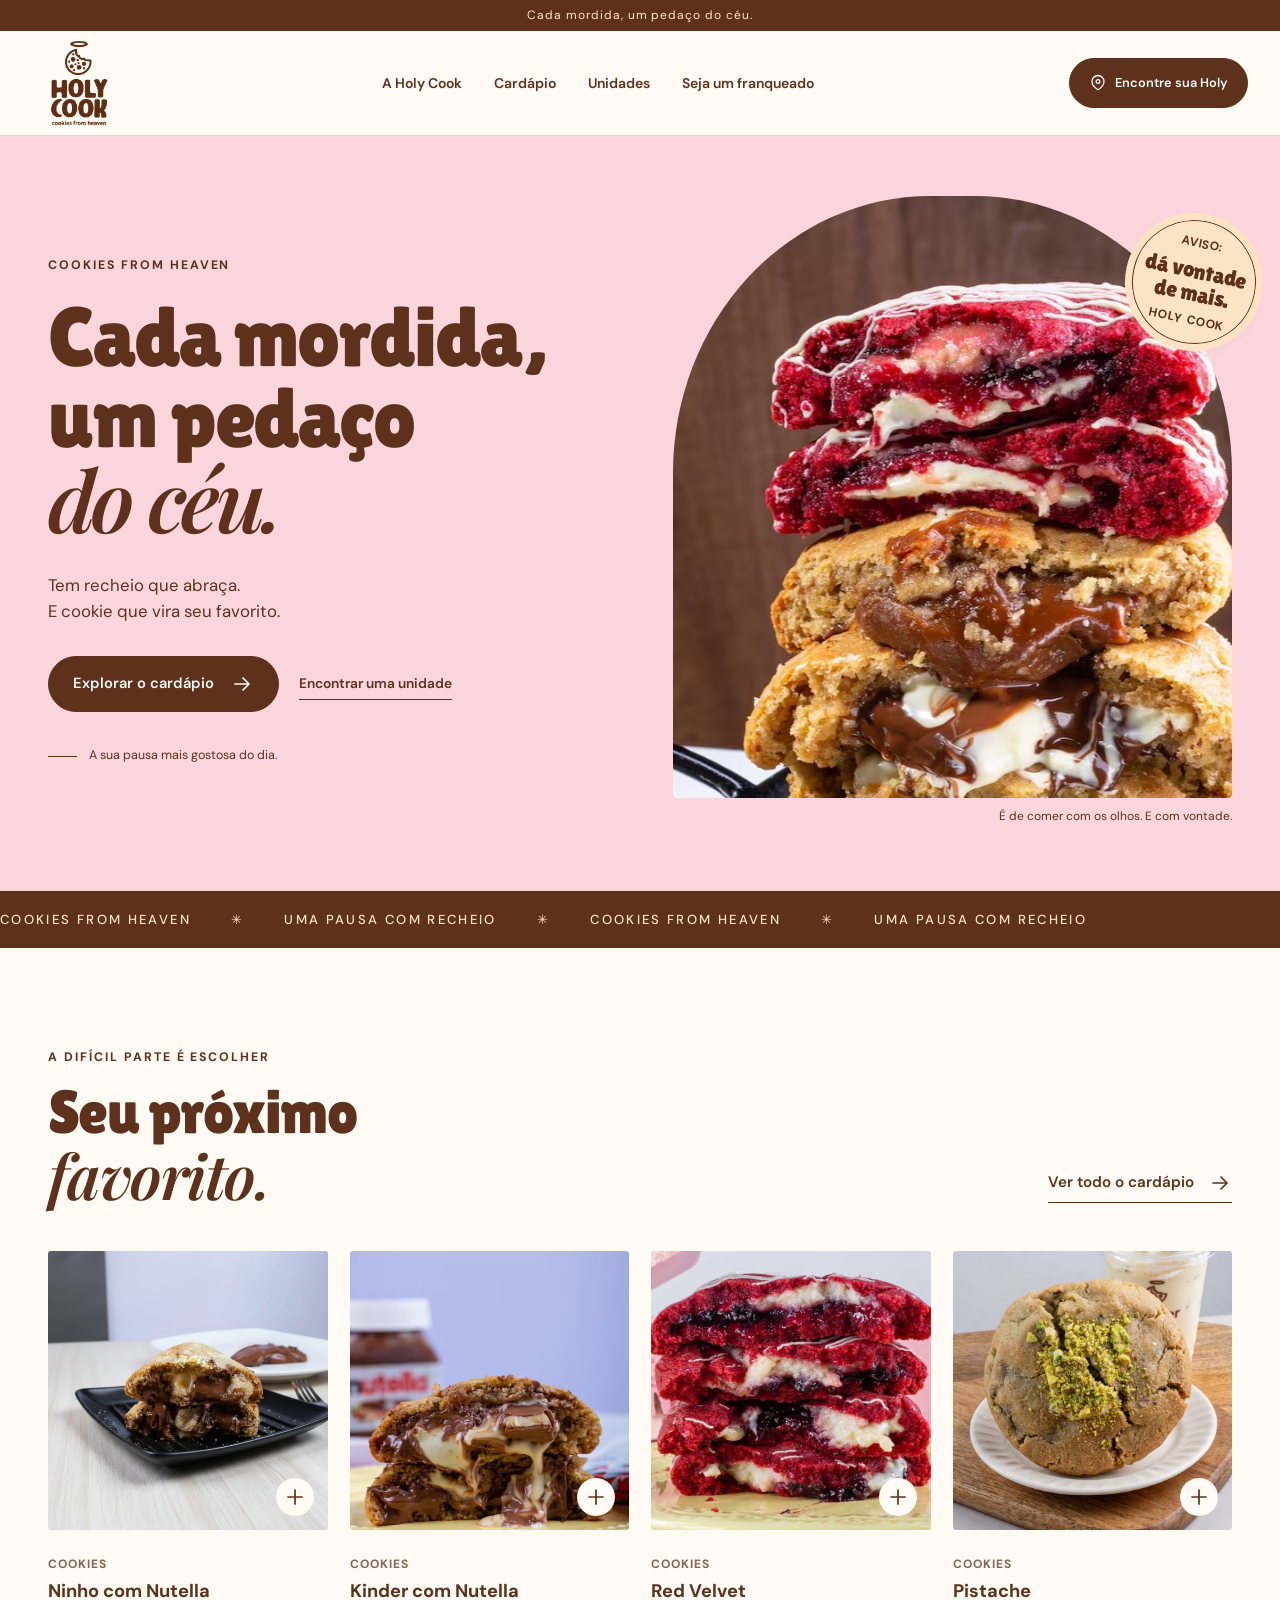
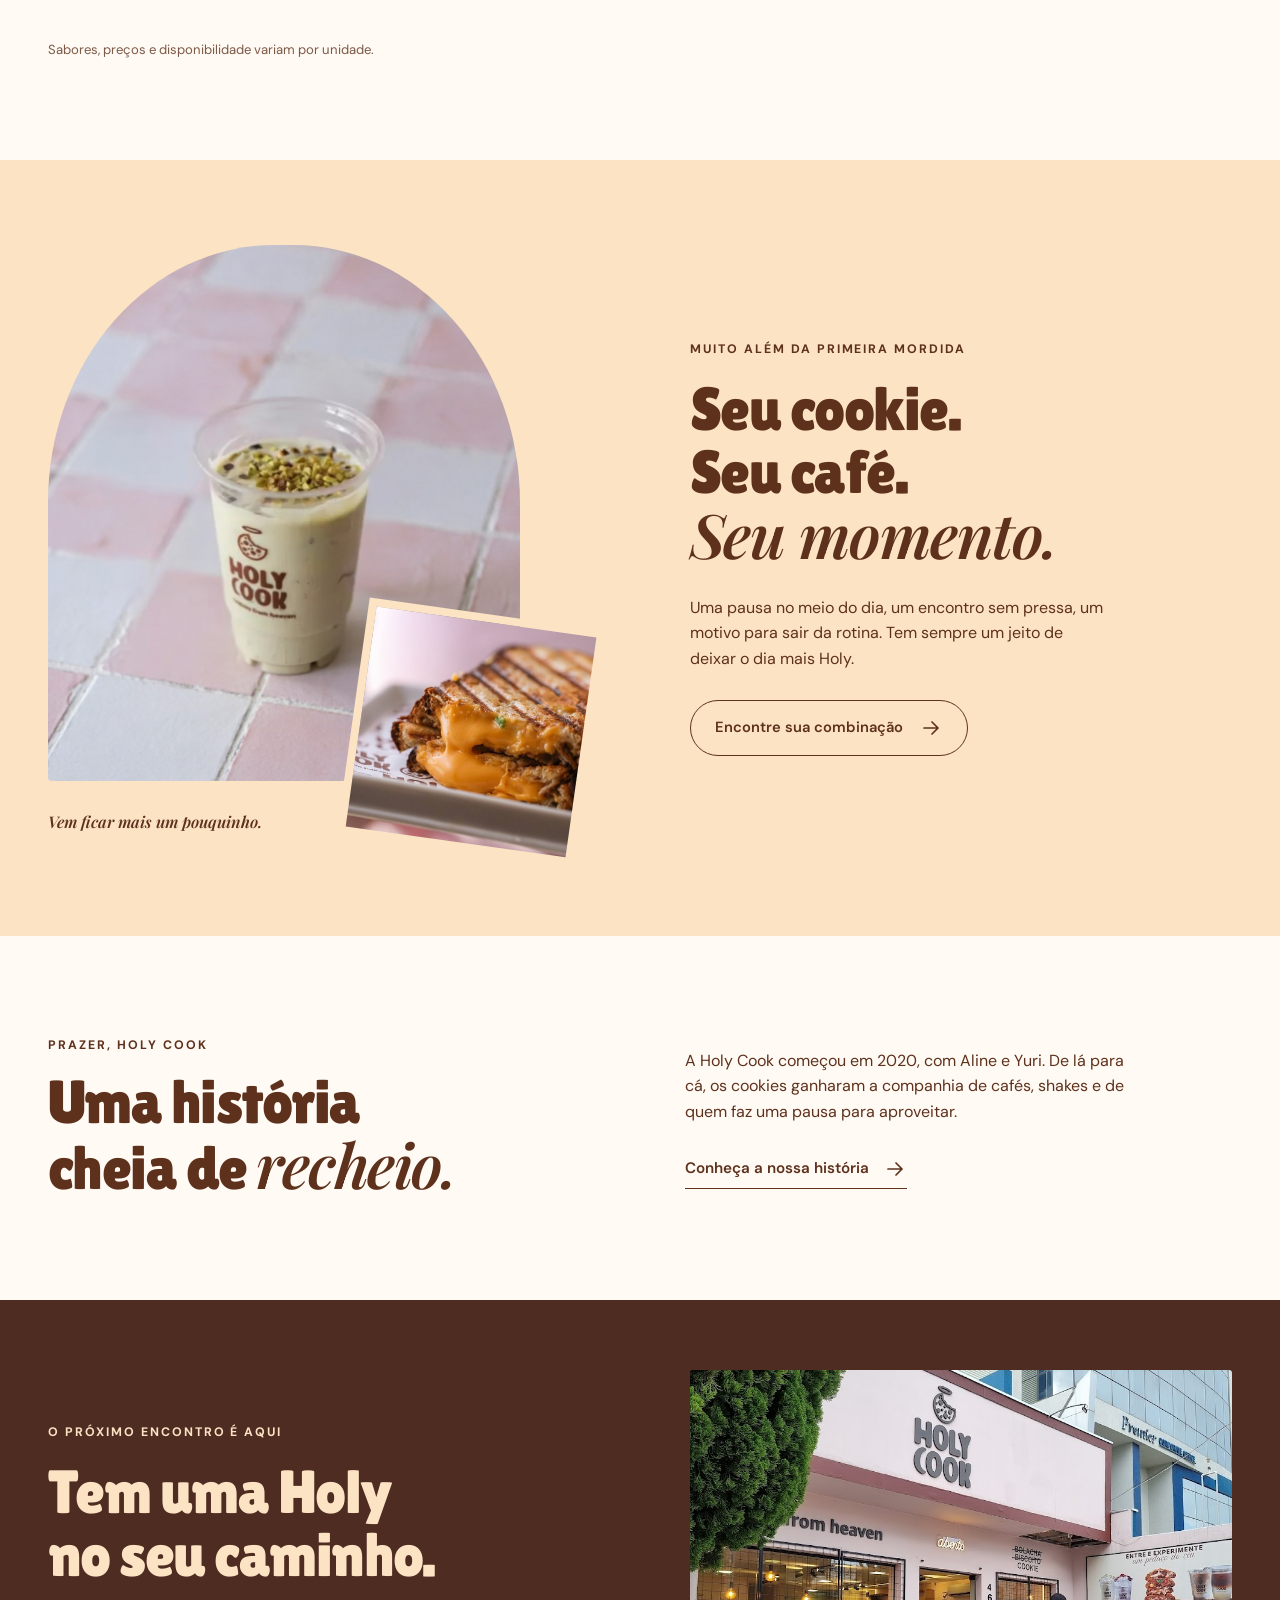
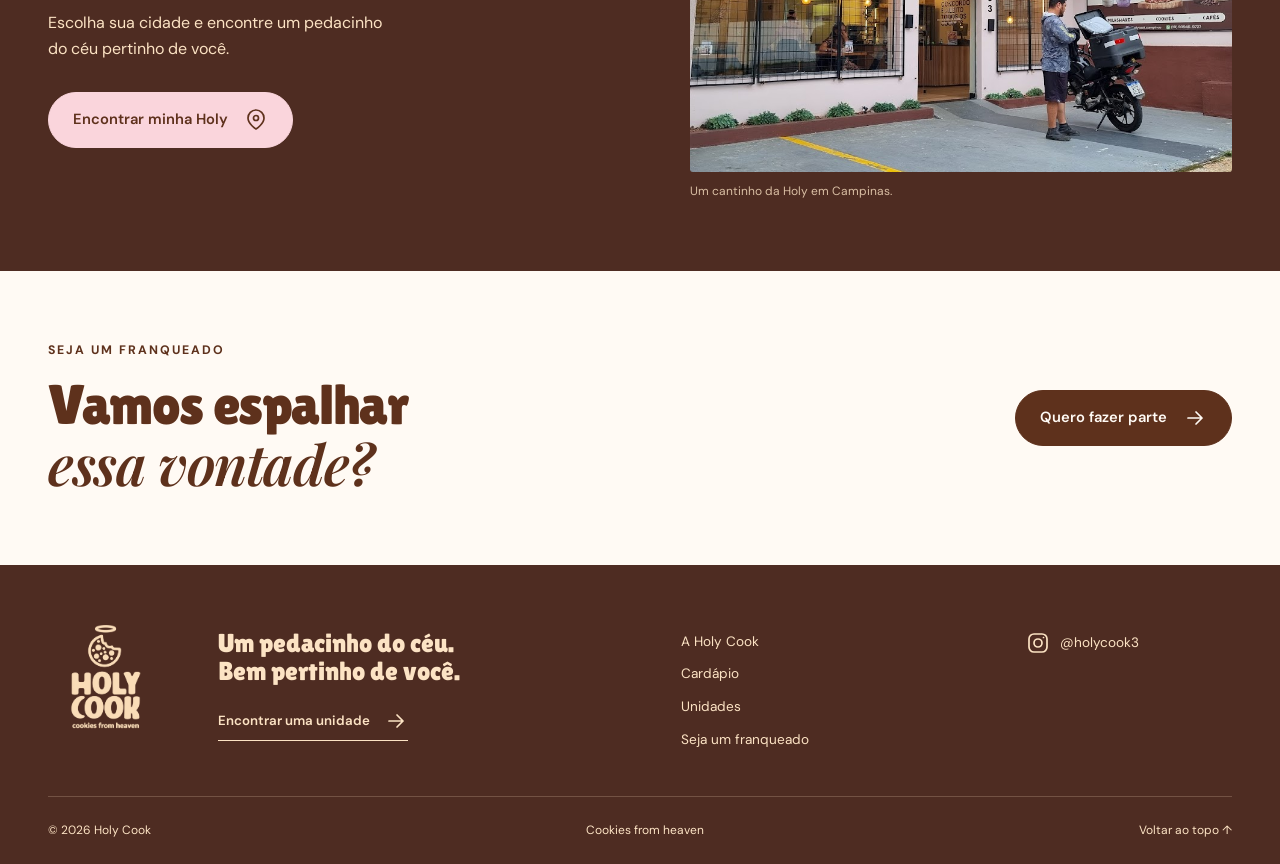
==== index.html @ bf17697a "Publica protótipo do site Holy Cook" ====
<!doctype html><html lang="pt-BR"><head><meta charset="utf-8"><meta name="viewport" content="width=device-width,initial-scale=1"><meta name="theme-color" content="#FAD5DC"><meta name="description" content="Cookies, shakes e pausas cheias de sabor. Conheça a Holy Cook, explore o cardápio e encontre sua unidade."><meta name="robots" content="noindex,nofollow"><title>Início | Holy Cook</title><link rel="icon" type="image/svg+xml" href="./assets/favicon.svg"><link rel="stylesheet" href="./assets/style.css"><script defer src="./assets/data.js"></script><script defer src="./assets/app.js"></script></head><body data-page="home" data-base="./"><a class="skip-link" href="#conteudo">Pular para o conteúdo</a><div class="top-note">Cada mordida, um pedaço do céu.</div><header class="site-header"><div class="header-inner"><a class="brand" href="./" aria-label="Holy Cook, início"><img class="brand-image" src="./assets/images/01_marca/logo-holy-cook-marrom-transparente.png" alt="Holy Cook — cookies from heaven" fetchpriority="high" loading="eager" decoding="async"></a><button class="menu-toggle" aria-label="Abrir menu" aria-expanded="false" aria-controls="main-nav"><svg class="icon " width="24" height="24" viewBox="0 0 24 24" fill="none" stroke="currentColor" stroke-width="1.7" stroke-linecap="round" stroke-linejoin="round" aria-hidden="true"><path d="M4 7h16M4 12h16M4 17h16"/></svg></button><nav id="main-nav" aria-label="Navegação principal"><a href="./a-holy-cook/"  class="">A Holy Cook</a><a href="./cardapio/"  class="">Cardápio</a><a href="./unidades/"  class="">Unidades</a><a href="./seja-um-franqueado/"  class="nav-franchise">Seja um franqueado<svg class="icon " width="24" height="24" viewBox="0 0 24 24" fill="none" stroke="currentColor" stroke-width="1.7" stroke-linecap="round" stroke-linejoin="round" aria-hidden="true"><path d="M5 12h14m-6-6 6 6-6 6"/></svg></a></nav><a class="button header-order" href="./unidades/"><svg class="icon " width="24" height="24" viewBox="0 0 24 24" fill="none" stroke="currentColor" stroke-width="1.7" stroke-linecap="round" stroke-linejoin="round" aria-hidden="true"><path d="M20 10c0 6-8 11-8 11S4 16 4 10a8 8 0 1 1 16 0Z"/><circle cx="12" cy="10" r="2.5"/></svg> Encontre sua Holy</a></div></header><main id="conteudo"><section class="hero"><div class="container hero-grid"><div class="hero-copy"><p class="eyebrow">Cookies from heaven</p><h1>Cada mordida,<br>um pedaço<br><span>do céu.</span></h1><p class="hero-description">Tem recheio que abraça.<br> E cookie que vira seu favorito.</p><div class="hero-actions"><a class="button" href="./cardapio/">Explorar o cardápio <svg class="icon " width="24" height="24" viewBox="0 0 24 24" fill="none" stroke="currentColor" stroke-width="1.7" stroke-linecap="round" stroke-linejoin="round" aria-hidden="true"><path d="M5 12h14m-6-6 6 6-6 6"/></svg></a><a class="text-link" href="./unidades/">Encontrar uma unidade</a></div><div class="hero-footnote"><span class="small-line"></span> A sua pausa mais gostosa do dia.</div></div><div class="hero-visual"><img class="hero-photo" src="./assets/images/02_home_e_experiencia/cookies-empilhados.jpg" alt="Cookies abertos e empilhados, com recheios de chocolate e creme à vista" fetchpriority="high" loading="eager" decoding="async"><div class="round-sticker" aria-hidden="true"><span>AVISO:</span><strong>dá vontade<br>de mais.</strong><span>HOLY COOK</span></div><span class="photo-caption">É de comer com os olhos. E com vontade.</span></div></div></section><div class="ribbon" aria-hidden="true"><span>COOKIES FROM HEAVEN</span><span>✳</span><span>UMA PAUSA COM RECHEIO</span><span>✳</span><span>COOKIES FROM HEAVEN</span><span>✳</span><span>UMA PAUSA COM RECHEIO</span></div><section class="section container"><div class="section-heading"><div><p class="eyebrow">A difícil parte é escolher</p><h2>Seu próximo<br><span class="serif">favorito.</span></h2></div><a class="text-link" href="./cardapio/">Ver todo o cardápio <svg class="icon " width="24" height="24" viewBox="0 0 24 24" fill="none" stroke="currentColor" stroke-width="1.7" stroke-linecap="round" stroke-linejoin="round" aria-hidden="true"><path d="M5 12h14m-6-6 6 6-6 6"/></svg></a></div><div class="product-grid featured-grid"><article class="product-card " data-category="Cookies" data-name="Cookie Ninho com Nutella"><button class="product-open" data-product="cookie-ninho-com-nutella" aria-label="Ver detalhes de Cookie Ninho com Nutella"><div class="product-photo"><img src="./assets/images/03_cardapio/01_cookies/cookie-ninho-com-nutella.jpg" alt="Cookie Ninho com Nutella" loading="lazy" decoding="async"><span class="product-plus"><svg class="icon " width="24" height="24" viewBox="0 0 24 24" fill="none" stroke="currentColor" stroke-width="1.7" stroke-linecap="round" stroke-linejoin="round" aria-hidden="true"><path d="M12 5v14M5 12h14"/></svg></span></div><div class="product-info"><span class="eyebrow">Cookies</span><h3>Ninho com Nutella</h3><span class="product-discover">Conhecer <svg class="icon " width="24" height="24" viewBox="0 0 24 24" fill="none" stroke="currentColor" stroke-width="1.7" stroke-linecap="round" stroke-linejoin="round" aria-hidden="true"><path d="M5 12h14m-6-6 6 6-6 6"/></svg></span></div></button></article><article class="product-card " data-category="Cookies" data-name="Cookie Kinder com Nutella"><button class="product-open" data-product="cookie-kinder-com-nutella" aria-label="Ver detalhes de Cookie Kinder com Nutella"><div class="product-photo"><img src="./assets/images/03_cardapio/01_cookies/cookie-kinder-com-nutella.jpg" alt="Cookie Kinder com Nutella" loading="lazy" decoding="async"><span class="product-plus"><svg class="icon " width="24" height="24" viewBox="0 0 24 24" fill="none" stroke="currentColor" stroke-width="1.7" stroke-linecap="round" stroke-linejoin="round" aria-hidden="true"><path d="M12 5v14M5 12h14"/></svg></span></div><div class="product-info"><span class="eyebrow">Cookies</span><h3>Kinder com Nutella</h3><span class="product-discover">Conhecer <svg class="icon " width="24" height="24" viewBox="0 0 24 24" fill="none" stroke="currentColor" stroke-width="1.7" stroke-linecap="round" stroke-linejoin="round" aria-hidden="true"><path d="M5 12h14m-6-6 6 6-6 6"/></svg></span></div></button></article><article class="product-card " data-category="Cookies" data-name="Cookie Red Velvet"><button class="product-open" data-product="cookie-red-velvet" aria-label="Ver detalhes de Cookie Red Velvet"><div class="product-photo"><img src="./assets/images/03_cardapio/01_cookies/cookie-red-velvet.jpg" alt="Cookie Red Velvet" loading="lazy" decoding="async"><span class="product-plus"><svg class="icon " width="24" height="24" viewBox="0 0 24 24" fill="none" stroke="currentColor" stroke-width="1.7" stroke-linecap="round" stroke-linejoin="round" aria-hidden="true"><path d="M12 5v14M5 12h14"/></svg></span></div><div class="product-info"><span class="eyebrow">Cookies</span><h3>Red Velvet</h3><span class="product-discover">Conhecer <svg class="icon " width="24" height="24" viewBox="0 0 24 24" fill="none" stroke="currentColor" stroke-width="1.7" stroke-linecap="round" stroke-linejoin="round" aria-hidden="true"><path d="M5 12h14m-6-6 6 6-6 6"/></svg></span></div></button></article><article class="product-card " data-category="Cookies" data-name="Cookie Pistache"><button class="product-open" data-product="cookie-pistache" aria-label="Ver detalhes de Cookie Pistache"><div class="product-photo"><img src="./assets/images/03_cardapio/01_cookies/cookie-pistache.jpg" alt="Cookie Pistache" loading="lazy" decoding="async"><span class="product-plus"><svg class="icon " width="24" height="24" viewBox="0 0 24 24" fill="none" stroke="currentColor" stroke-width="1.7" stroke-linecap="round" stroke-linejoin="round" aria-hidden="true"><path d="M12 5v14M5 12h14"/></svg></span></div><div class="product-info"><span class="eyebrow">Cookies</span><h3>Pistache</h3><span class="product-discover">Conhecer <svg class="icon " width="24" height="24" viewBox="0 0 24 24" fill="none" stroke="currentColor" stroke-width="1.7" stroke-linecap="round" stroke-linejoin="round" aria-hidden="true"><path d="M5 12h14m-6-6 6 6-6 6"/></svg></span></div></button></article></div><p class="quiet-note">Sabores, preços e disponibilidade variam por unidade.</p></section><section class="experience-section"><div class="container experience-grid"><div class="experience-images"><img class="experience-main" src="./assets/images/03_cardapio/02_shakes/milkshake-de-pistache.jpg" alt="Milkshake de Pistache da Holy Cook" loading="lazy" decoding="async"><img class="experience-small" src="./assets/images/03_cardapio/05_lanches/queijo-quente.jpg" alt="Queijo quente da Holy Cook" loading="lazy" decoding="async"><span class="image-label">Vem ficar mais um pouquinho.</span></div><div class="experience-copy"><p class="eyebrow">Muito além da primeira mordida</p><h2>Seu cookie.<br> Seu café.<br><span class="serif">Seu momento.</span></h2><p>Uma pausa no meio do dia, um encontro sem pressa, um motivo para sair da rotina. Tem sempre um jeito de deixar o dia mais Holy.</p><a class="button button-outline" href="./cardapio/">Encontre sua combinação <svg class="icon " width="24" height="24" viewBox="0 0 24 24" fill="none" stroke="currentColor" stroke-width="1.7" stroke-linecap="round" stroke-linejoin="round" aria-hidden="true"><path d="M5 12h14m-6-6 6 6-6 6"/></svg></a></div></div></section><section class="section container story-teaser"><div><p class="eyebrow">Prazer, Holy Cook</p><h2>Uma história<br>cheia de <span class="serif">recheio.</span></h2></div><div><p>A Holy Cook começou em 2020, com Aline e Yuri. De lá para cá, os cookies ganharam a companhia de cafés, shakes e de quem faz uma pausa para aproveitar.</p><a class="text-link" href="./a-holy-cook/">Conheça a nossa história <svg class="icon " width="24" height="24" viewBox="0 0 24 24" fill="none" stroke="currentColor" stroke-width="1.7" stroke-linecap="round" stroke-linejoin="round" aria-hidden="true"><path d="M5 12h14m-6-6 6 6-6 6"/></svg></a></div></section><section class="location-teaser"><div class="container location-grid"><div><p class="eyebrow">O próximo encontro é aqui</p><h2>Tem uma Holy<br>no seu caminho.</h2><p>Escolha sua cidade e encontre um pedacinho do céu pertinho de você.</p><a class="button button-light" href="./unidades/">Encontrar minha Holy <svg class="icon " width="24" height="24" viewBox="0 0 24 24" fill="none" stroke="currentColor" stroke-width="1.7" stroke-linecap="round" stroke-linejoin="round" aria-hidden="true"><path d="M20 10c0 6-8 11-8 11S4 16 4 10a8 8 0 1 1 16 0Z"/><circle cx="12" cy="10" r="2.5"/></svg></a></div><figure><img class="" src="./assets/images/04_unidades/campinas-fachada-conego-nery.jpg" alt="Fachada da Holy Cook na Rua Cônego Nery, em Campinas" loading="lazy" decoding="async"><figcaption>Um cantinho da Holy em Campinas.</figcaption></figure></div></section><section class="franchise-strip container"><div><p class="eyebrow">Seja um franqueado</p><h2>Vamos espalhar<br><span class="serif">essa vontade?</span></h2></div><a class="button" href="./seja-um-franqueado/">Quero fazer parte <svg class="icon " width="24" height="24" viewBox="0 0 24 24" fill="none" stroke="currentColor" stroke-width="1.7" stroke-linecap="round" stroke-linejoin="round" aria-hidden="true"><path d="M5 12h14m-6-6 6 6-6 6"/></svg></a></section></main><footer class="site-footer"><div class="container footer-main"><a class="footer-brand" href="./"><img class="brand-image" src="./assets/images/01_marca/logo-holy-cook-creme-transparente.png" alt="Holy Cook — cookies from heaven" fetchpriority="high" loading="eager" decoding="async"></a><div><p class="footer-title">Um pedacinho do céu.<br>Bem pertinho de você.</p><a class="text-link" href="./unidades/">Encontrar uma unidade <svg class="icon " width="24" height="24" viewBox="0 0 24 24" fill="none" stroke="currentColor" stroke-width="1.7" stroke-linecap="round" stroke-linejoin="round" aria-hidden="true"><path d="M5 12h14m-6-6 6 6-6 6"/></svg></a></div><nav aria-label="Navegação do rodapé"><a href="./a-holy-cook/">A Holy Cook</a><a href="./cardapio/">Cardápio</a><a href="./unidades/">Unidades</a><a href="./seja-um-franqueado/">Seja um franqueado</a></nav><a class="social-link" href="https://www.instagram.com/holycook3/" target="_blank" rel="noopener noreferrer" aria-label="Holy Cook no Instagram (abre em nova aba)"><svg class="icon " width="24" height="24" viewBox="0 0 24 24" fill="none" stroke="currentColor" stroke-width="1.7" stroke-linecap="round" stroke-linejoin="round" aria-hidden="true"><rect x="3" y="3" width="18" height="18" rx="5"/><circle cx="12" cy="12" r="4"/><path d="M17.5 6.5h.01"/></svg> @holycook3</a></div><div class="container footer-bottom"><span>© 2026 Holy Cook</span><span>Cookies from heaven</span><button class="plain-button" data-top>Voltar ao topo ↑</button></div></footer><dialog id="product-dialog" aria-labelledby="product-title"><button class="dialog-close" aria-label="Fechar detalhes"><svg class="icon " width="24" height="24" viewBox="0 0 24 24" fill="none" stroke="currentColor" stroke-width="1.7" stroke-linecap="round" stroke-linejoin="round" aria-hidden="true"><path d="m6 6 12 12M6 18 18 6"/></svg></button><div id="product-detail"><h2 id="product-title">Detalhes do produto</h2></div></dialog><div id="toast" class="toast" role="status" aria-live="polite"></div></body></html>
---- assets/style.css ----
@import url('./fonts.css');
:root{--chocolate:#5e311c;--brown:#4e2c22;--pink:#fad5dc;--cream:#fce3c4;--paper:#fffaf4;--white:#fff;--coral:#e87554;--line:rgba(94,49,28,.2);--display:'Lilita One','Arial Rounded MT Bold',sans-serif;--body:'DM Sans',Arial,sans-serif;--serif:'Playfair Display',Georgia,serif}
*{box-sizing:border-box}html{scroll-behavior:smooth;scroll-padding-top:120px}body{margin:0;background:var(--paper);color:var(--chocolate);font:400 1rem/1.6 var(--body)}body:has(dialog[open]){overflow:hidden}button,input,select,textarea{font:inherit}button,a,input{touch-action:manipulation}button,a{-webkit-tap-highlight-color:transparent}button{cursor:pointer;color:inherit}a{color:inherit;text-decoration:none}img{display:block;max-width:100%;height:auto}button{border:0}button:disabled{cursor:wait;opacity:.6}button:focus-visible,a:focus-visible,input:focus-visible,summary:focus-visible{outline:3px solid var(--chocolate);outline-offset:5px}h1,h2,h3,p{margin:0}h1,h2{font-family:var(--display);font-weight:400;line-height:1.02;letter-spacing:-.025em}h2{font-size:clamp(2.8rem,4.8vw,4.6rem)}h3{line-height:1.2}p+p{margin-top:1em}.container{width:min(1280px,calc(100% - 96px));margin-inline:auto}.section{padding-block:100px}.eyebrow{font-size:.77rem;font-weight:700;letter-spacing:.16em;text-transform:uppercase;line-height:1.6}.icon{flex-shrink:0;vertical-align:middle}.button{display:inline-flex;align-items:center;justify-content:center;gap:16px;border:1px solid var(--chocolate);border-radius:99px;padding:15px 24px;min-height:54px;background:var(--chocolate);color:var(--paper);font-size:.92rem;font-weight:600;line-height:1.3;transition:background .2s,transform .2s,box-shadow .2s}.button:hover{background:var(--brown);transform:translateY(-2px);box-shadow:0 5px 0 #5e311c15}.button-light{background:var(--pink);color:var(--chocolate);border-color:var(--pink)}.button-light:hover{background:var(--cream)}.button-outline{color:var(--chocolate);background:transparent}.button-outline:hover{background:var(--pink)}.text-link{display:inline-flex;align-items:center;gap:14px;font-weight:600;font-size:.95rem;padding:7px 0;border-bottom:1px solid currentColor;line-height:1.3}.text-link:hover .icon{transform:translateX(4px)}.text-link .icon{transition:transform .2s}.serif{font-family:var(--serif);font-style:italic;font-weight:600}.top-note{background:var(--chocolate);color:var(--cream);font-size:.75rem;letter-spacing:.08em;text-align:center;padding:6px 20px}.site-header{position:sticky;top:0;z-index:30;background:var(--paper);border-bottom:1px solid var(--line)}.header-inner{height:104px;width:min(1380px,calc(100% - 64px));margin:auto;display:flex;align-items:center;gap:32px}.brand{width:94px;flex-shrink:0}.brand-image{width:100%;aspect-ratio:1;object-fit:contain}.site-header nav{display:flex;justify-content:center;align-items:center;gap:32px;flex:1}.site-header nav a{font-size:.86rem;font-weight:600;white-space:nowrap;padding-block:12px;position:relative}.site-header nav a[aria-current=page]:after{content:'';position:absolute;left:0;right:0;bottom:3px;height:2px;background:currentColor}.nav-franchise .icon{display:none}.header-order{font-size:.8rem;padding:12px 19px;min-height:46px;gap:8px}.header-order .icon{width:18px}.menu-toggle{display:none}.hero{background:var(--pink);overflow:hidden}.hero-grid{display:grid;grid-template-columns:1fr 1fr;gap:65px;align-items:center;padding-block:60px 65px}.hero-copy h1{font-size:clamp(4.5rem,6.6vw,6.4rem);margin-top:20px;line-height:.96}.hero-copy h1 span{font-family:var(--serif);font-weight:600;letter-spacing:-.055em}.hero-description{margin-top:28px;font-size:1.05rem;line-height:1.55}.hero-actions{margin-top:32px;display:flex;flex-wrap:wrap;align-items:center;gap:20px}.hero-actions .text-link{font-size:.86rem}.hero-footnote{display:flex;align-items:center;gap:12px;margin-top:34px;font-size:.78rem}.small-line{width:29px;height:1px;background:currentColor}.hero-visual{position:relative;padding-bottom:28px}.hero-photo{width:100%;aspect-ratio:.93;object-fit:cover;border-radius:46% 46% 4px 4px}.round-sticker{position:absolute;right:-24px;top:24px;width:124px;height:124px;border-radius:50%;background:var(--cream);border:1px solid var(--chocolate);outline:7px solid var(--cream);display:flex;align-items:center;justify-content:center;flex-direction:column;transform:rotate(12deg);text-align:center;box-shadow:0 4px 15px #0001}.round-sticker span{font-size:.58rem;font-weight:700;letter-spacing:.16em}.round-sticker strong{font-family:var(--display);font-size:1.4rem;line-height:1.04;margin-block:6px;font-weight:400}.photo-caption{display:block;font-size:.72rem;position:absolute;bottom:0;right:0}.ribbon{display:flex;overflow:hidden;white-space:nowrap;gap:40px;align-items:center;padding:18px 0;background:var(--chocolate);color:var(--cream);font-size:.82rem;font-weight:500;letter-spacing:.18em}.ribbon span{flex-shrink:0}.section-heading{display:flex;justify-content:space-between;align-items:flex-end;gap:30px;margin-bottom:40px}.section-heading .eyebrow{margin-bottom:14px}.section-heading>.text-link{margin-bottom:8px}.product-grid{display:grid;grid-template-columns:repeat(4,minmax(0,1fr));gap:22px}.product-card{min-width:0}.product-open{padding:0;background:none;text-align:left;width:100%;display:block}.product-photo{aspect-ratio:1;overflow:hidden;position:relative;background:var(--cream);border-radius:3px}.product-photo img{width:100%;height:100%;object-fit:cover;transition:transform .4s}.product-open:hover img{transform:scale(1.045)}.product-plus{display:grid;place-items:center;position:absolute;bottom:14px;right:14px;width:38px;height:38px;background:var(--paper);border-radius:50%;transition:background .2s,transform .2s}.product-open:hover .product-plus{background:var(--pink);transform:rotate(90deg)}.product-info{padding:20px 0 12px}.product-info .eyebrow{font-size:.66rem;letter-spacing:.09em;opacity:.75}.product-info h3{font-size:1.14rem;margin-top:5px;font-weight:700}.product-discover{display:none}.quiet-note{font-size:.82rem;opacity:.8;margin-top:24px}.site-footer{background:var(--brown);color:var(--cream);padding:54px 0 20px}.footer-main{display:grid;grid-template-columns:120px 1.4fr 1fr .7fr;gap:50px;align-items:start}.footer-brand{width:115px}.footer-title{font-size:1.6rem;font-family:var(--display);line-height:1.12;max-width:300px;margin:10px 0 16px}.site-footer .text-link{font-size:.83rem}.site-footer nav{display:grid;gap:11px;font-size:.85rem;padding-top:12px}.social-link{display:flex;align-items:center;gap:10px;font-size:.85rem;padding-top:12px}.footer-bottom{display:flex;align-items:center;justify-content:space-between;border-top:1px solid #fce3c435;margin-top:45px;padding-top:20px;font-size:.72rem}.plain-button{background:none;color:inherit;padding:4px 0}.skip-link{position:fixed;left:12px;top:-100px;background:var(--brown);color:var(--paper);padding:12px;z-index:1000}.skip-link:focus{top:8px}.toast{position:fixed;bottom:25px;left:50%;transform:translateX(-50%);background:var(--brown);color:var(--paper);z-index:100;max-width:min(540px,90%);padding:16px 24px;border-radius:8px;display:none}.toast.visible{display:block}dialog{border:0;padding:0;background:var(--paper);color:var(--chocolate);width:min(850px,calc(100% - 32px));max-height:90dvh;border-radius:12px;box-shadow:0 20px 90px #0003}dialog::backdrop{background:#2c180fb3;backdrop-filter:blur(4px)}.dialog-close{position:absolute;right:14px;top:14px;width:42px;height:42px;border-radius:50%;display:grid;place-items:center;background:var(--paper);z-index:2;border:1px solid var(--line)}.detail-layout{display:grid;grid-template-columns:1fr 1fr}.detail-image{width:100%;height:100%;min-height:380px;object-fit:contain;background:#fff}.detail-copy{padding:58px 36px 38px}.detail-copy h2{font-size:2.5rem;margin:10px 0 20px}.detail-copy p{font-size:.94rem}.detail-copy .button{margin-top:24px;width:100%}.detail-copy .text-link{font-size:.8rem;margin-top:12px}.detail-copy .quiet-note{font-size:.75rem}
@media(min-width:1600px){.hero-grid{gap:70px}.hero-photo{max-height:610px}.hero-copy h1{font-size:6rem}}
@media(max-width:1100px){.container{width:calc(100% - 64px)}.site-header nav{gap:22px}.header-inner{gap:20px}.header-order{display:none}.hero-grid{gap:38px}.hero-copy h1{font-size:5.2rem}.hero-actions{gap:14px}.hero-actions .button{font-size:.84rem}.footer-main{grid-template-columns:100px 1.3fr 1fr;gap:30px}.social-link{grid-column:2}.section{padding-block:76px}}
@media(max-width:760px){.container{width:calc(100% - 40px)}.header-inner{width:calc(100% - 32px);height:80px;justify-content:space-between}.brand{width:71px}.header-order{display:inline-flex;margin-left:auto;padding:10px 14px;min-height:40px;font-size:.73rem}.header-order .icon{width:16px}.menu-toggle{display:grid;place-items:center;order:3;background:transparent;padding:9px}.site-header nav{display:none;position:absolute;top:80px;left:0;right:0;background:var(--paper);box-shadow:0 10px 20px #4e2c2210;padding:20px 28px;align-items:stretch;gap:3px;border-top:1px solid var(--line)}.site-header nav.is-open{display:flex;flex-direction:column}.site-header nav a{font-size:1rem}.site-header nav a[aria-current=page]:after{right:auto;width:40px}.top-note{font-size:.68rem;padding:5px 14px}.hero-grid{grid-template-columns:1fr;gap:30px;padding-block:35px 34px}.hero-copy h1{font-size:clamp(3.6rem,12.5vw,5.8rem);margin-top:14px}.hero-copy h1 br:nth-of-type(2){display:none}.hero-copy h1 span:before{content:' '}.hero-description{font-size:.96rem;margin-top:19px}.hero-description br{display:none}.hero-actions{margin-top:23px;gap:18px}.hero-actions .button{font-size:.86rem}.hero-footnote{display:none}.hero-visual{width:87%;margin:auto}.hero-photo{aspect-ratio:1.18;border-radius:44% 44% 3px 3px;object-position:50% 43%}.round-sticker{width:96px;height:96px;right:-15px;top:15px;outline-width:5px}.round-sticker strong{font-size:1.12rem;margin-block:4px}.round-sticker span{font-size:.48rem}.photo-caption{font-size:.62rem;right:0}.ribbon{padding-block:14px;gap:24px;font-size:.68rem}.section{padding-block:55px}h2{font-size:2.7rem}.section-heading{margin-bottom:25px;gap:16px;align-items:flex-start;flex-wrap:wrap}.section-heading .text-link{font-size:.83rem}.product-grid{grid-template-columns:repeat(2,minmax(0,1fr));gap:20px 14px}.product-info{padding-top:12px}.product-info h3{font-size:1rem}.product-info .eyebrow{font-size:.58rem}.product-plus{width:32px;height:32px;bottom:10px;right:10px}.product-plus .icon{width:18px}.quiet-note{font-size:.76rem}.footer-main{grid-template-columns:80px 1fr;gap:25px}.footer-brand{width:80px}.footer-title{font-size:1.5rem;margin-top:0}.site-footer nav{grid-column:1/-1;display:grid;grid-template-columns:1fr 1fr;border-top:1px solid #fce3c435;padding-top:24px}.social-link{grid-column:1/-1;padding-top:0}.footer-bottom{gap:12px;flex-wrap:wrap;font-size:.65rem;margin-top:28px}.detail-layout{grid-template-columns:1fr}.detail-image{min-height:0;height:280px}.detail-copy{padding:28px}.detail-copy h2{font-size:2.2rem}.detail-copy .button{margin-top:20px}}
.sr-only{position:absolute;width:1px;height:1px;padding:0;margin:-1px;overflow:hidden;clip:rect(0,0,0,0);white-space:nowrap;border:0}[hidden]{display:none!important}.experience-section{background:var(--cream);padding:85px 0}.experience-grid{display:grid;grid-template-columns:1fr 1fr;gap:100px;align-items:center}.experience-images{position:relative;padding:0 70px 70px 0}.experience-main{width:100%;aspect-ratio:.88;object-fit:cover;border-radius:48% 48% 4px 4px}.experience-small{width:44%;aspect-ratio:1;object-fit:cover;position:absolute;right:0;bottom:0;border:8px solid var(--cream);transform:rotate(8deg)}.image-label{font-family:var(--serif);font-size:1rem;font-style:italic;position:absolute;bottom:20px;left:0;max-width:55%;line-height:1.2}.experience-copy h2{margin:18px 0 25px}.experience-copy p:not(.eyebrow){max-width:420px}.experience-copy .button{margin-top:28px}.story-teaser{display:grid;grid-template-columns:1fr 1fr;gap:90px;align-items:center}.story-teaser h2{margin-top:15px}.story-teaser>div:last-child{max-width:440px}.story-teaser .text-link{margin-top:25px}.location-teaser{background:var(--brown);color:var(--cream);padding:70px 0}.location-grid{display:grid;grid-template-columns:1fr 1fr;align-items:center;gap:100px}.location-grid h2{margin:18px 0 24px}.location-grid p:not(.eyebrow){max-width:340px}.location-grid .button{margin-top:30px}.location-grid figure{margin:0}.location-grid img{aspect-ratio:1.35;object-fit:cover;object-position:center 40%;border-radius:3px}.location-grid figcaption{font-size:.74rem;margin-top:10px;opacity:.8}.franchise-strip{display:flex;align-items:center;justify-content:space-between;gap:40px;padding-block:70px}.franchise-strip h2{margin-top:16px;font-size:3.5rem}.breadcrumb{display:flex;gap:12px;padding-top:28px;font-size:.78rem;color:#77533f}.breadcrumb a:hover{text-decoration:underline}.page-intro{display:flex;align-items:flex-end;justify-content:space-between;gap:50px;padding-block:38px 55px}.page-intro h1{font-size:clamp(3.5rem,5.7vw,5.6rem);margin-top:18px}.page-intro>p{max-width:365px;margin-bottom:8px;font-size:1.02rem}.catalog-section{padding-bottom:60px}.catalog-toolbar{border-top:1px solid var(--line);border-bottom:1px solid var(--line);padding:22px 0;display:flex;gap:20px;align-items:center;flex-wrap:wrap}.category-filters{display:flex;gap:9px;flex-wrap:wrap;flex:1}.filter{background:transparent;border:1px solid var(--line);border-radius:30px;padding:10px 16px;font-size:.84rem;white-space:nowrap;min-height:42px;transition:background .2s}.filter.active{background:var(--chocolate);color:var(--paper);border-color:var(--chocolate)}.filter:not(.active):hover{background:var(--pink)}.search-field{display:flex;align-items:center;border-bottom:1px solid var(--chocolate);gap:8px;padding:8px 0;max-width:220px}.search-field input{border:0;background:none;width:100%;min-width:0;color:var(--chocolate);outline:none;font-size:.85rem}.search-field:focus-within{outline:2px solid var(--chocolate);outline-offset:5px}.search-field .icon{width:19px}.catalog-meta{display:flex;justify-content:space-between;gap:20px;font-size:.78rem;margin:25px 0 30px}.catalog-meta p+p{margin-top:0}.catalog-section .product-grid{row-gap:30px}.catalog-section .product-photo{aspect-ratio:1.12}.catalog-section .product-info h3{font-size:1.02rem}.catalog-section .product-card:has([data-product^="del-valle"]) .product-photo,.catalog-section [data-category="Bebidas prontas"] .product-photo{background:#fff}.catalog-section [data-category="Bebidas prontas"] img{object-fit:contain;padding:8px}.text-product{display:flex;align-items:center;padding:26px;border:1px solid var(--line);border-radius:4px;background:var(--cream);min-height:180px}.text-product .product-discover{display:flex;align-items:center;gap:10px;margin-top:20px;font-size:.84rem}.empty-state{padding:65px 25px;text-align:center;max-width:650px;margin:auto}.empty-state h2{font-size:2.6rem}.empty-state p{margin:16px 0 25px}.menu-bottom{margin-top:60px;padding:40px;background:var(--pink);display:flex;align-items:center;justify-content:space-between;gap:30px}.menu-bottom h2{font-size:2.6rem}.menu-bottom p{font-size:.9rem;margin-top:10px}.about-opening{display:grid;grid-template-columns:1.15fr 1fr;gap:90px;align-items:center;padding-block:45px 85px}.about-opening h1{font-size:clamp(3.4rem,5.5vw,5.4rem);margin:20px 0 28px}.lead{font-size:1.12rem;max-width:370px}.about-product{position:relative;padding-bottom:22px}.about-product img{width:100%;aspect-ratio:.95;object-fit:cover;border-radius:46% 46% 3px 3px}.photo-tag{position:absolute;bottom:4px;left:30px;right:30px;text-align:center;background:var(--pink);padding:14px;font:1.2rem var(--display);transform:rotate(-4deg)}.story-section{background:var(--pink);padding:75px 0}.story-grid{display:grid;grid-template-columns:1fr 1.2fr;gap:110px;align-items:center}.year-mark{display:flex;flex-direction:column;align-items:flex-start}.year-mark strong{font:clamp(6rem,10vw,10rem)/1 var(--display);letter-spacing:-.06em}.year-mark>span:last-child{font-family:var(--serif);font-size:1.65rem;font-style:italic}.story-grid h2{margin:20px 0 30px}.story-grid p{max-width:560px}.story-grid .text-link{margin-top:28px}.about-place{display:grid;grid-template-columns:1fr 1fr;gap:100px;align-items:center}.about-place figure{margin:0}.about-place figure img{width:100%;aspect-ratio:1.05;object-fit:cover}.about-place figcaption{font-size:.75rem;margin-top:9px}.about-place h2{margin:18px 0 25px}.about-place p{max-width:390px}.about-place .button{margin-top:26px}.instagram-band{background:var(--cream);padding:50px 0}.instagram-band>.container{display:flex;align-items:center;justify-content:space-between;gap:30px}.instagram-band h2{font-size:2.7rem;margin-top:12px;max-width:650px}.franchise-opening{padding:45px 0 85px}.franchise-grid{display:grid;grid-template-columns:1fr 1fr;gap:100px;align-items:start}.franchise-copy h1{font-size:clamp(3rem,4.6vw,4.7rem);margin:20px 0 28px}.franchise-copy>p:not(.eyebrow){max-width:470px}.franchise-photo{margin-top:32px;position:relative}.franchise-photo img{width:100%;aspect-ratio:1.7;object-fit:cover;object-position:50% 40%}.franchise-photo span{position:absolute;bottom:14px;left:14px;background:var(--paper);padding:5px 12px;font-size:.68rem;border-radius:30px}.franchise-form-wrap{padding:40px;background:var(--pink);border-radius:4px}.franchise-form-wrap h2{font-size:2.7rem;margin-top:12px}.form-intro{font-size:.9rem;margin-top:18px}.demo-notice{font-size:.79rem;background:#fff7;border:1px solid #5e311c20;border-radius:3px;padding:12px 15px;margin:22px 0}.form-field{margin-bottom:16px}.form-field label{display:block;font-size:.85rem;font-weight:600;margin-bottom:6px}.form-field input{border:1px solid #5e311c4a;background:var(--paper);border-radius:4px;padding:12px 14px;color:var(--brown);width:100%;height:49px;font-size:1rem}.form-field input[aria-invalid=true]{border:2px solid #a42b30}.field-error{display:block;color:#8b2128;font-size:.8rem;margin-top:4px}.field-error:empty{display:none}.form-required{font-size:.73rem;margin:0 0 18px}.franchise-form-wrap .button{width:100%}#form-status{font-size:.88rem;margin-top:16px}#form-status:empty{display:none}#form-status.success{padding:16px;background:var(--paper);border-left:3px solid var(--chocolate)}.franchise-values{border-top:1px solid var(--line);display:grid;grid-template-columns:1.3fr 1fr 1fr;gap:50px}.franchise-values h2{font-size:3rem;margin-top:18px}.franchise-value{padding-top:8px}.franchise-value>span{font-size:.76rem;text-transform:uppercase;letter-spacing:.08em}.franchise-value h3{font-size:1.35rem;margin:22px 0 15px}.franchise-value p{font-size:.92rem}.locator-section{padding-bottom:60px}.locator-controls{display:flex;gap:20px;align-items:center;padding:24px;background:var(--pink);border-radius:4px;flex-wrap:wrap}.location-search{display:flex;align-items:center;gap:12px;background:var(--paper);border:1px solid var(--line);padding:6px 6px 6px 17px;flex:1;min-width:230px;border-radius:99px}.location-search input{width:100%;min-width:0;border:0;outline:none;background:none;color:var(--chocolate);font-size:.95rem}.location-search:focus-within{outline:2px solid var(--chocolate);outline-offset:3px}.location-search .button{padding:12px 24px;min-height:44px}.control-or{font-size:.84rem}.clear-location{font-size:.82rem;text-decoration:underline}.locator-status{margin:22px 0;font-size:.88rem;min-height:1.6em}.locator-grid{display:grid;grid-template-columns:1fr 1.18fr;gap:32px;align-items:start}.unit-list{display:grid;gap:18px}.unit-card{border:1px solid var(--line);padding:25px;border-radius:4px;position:relative;background:var(--paper);scroll-margin-top:125px;transition:border-color .2s,background .2s}.unit-card.is-selected{border:2px solid var(--chocolate);padding:24px;background:#fce3c430}.unit-card-heading{display:flex;gap:16px;align-items:flex-start}.unit-card h2{font-family:var(--body);font-size:1.2rem;font-weight:700;letter-spacing:-.025em;margin-top:5px}.unit-card .eyebrow{font-size:.66rem;letter-spacing:.08em}.unit-number{border:1px solid var(--line);border-radius:50%;width:36px;height:36px;display:grid;place-items:center;flex-shrink:0;font-size:.8rem;margin-top:2px}.unit-address{font-size:.87rem;margin-top:18px;line-height:1.55}.unit-hours{font-size:.75rem;margin-top:9px;color:#76523e}.unit-actions{display:flex;flex-wrap:wrap;align-items:center;gap:15px;margin-top:20px}.small-button{font-size:.79rem;padding:10px 15px;min-height:43px;gap:9px}.small-button .icon{width:18px}.unit-actions .text-link{font-size:.77rem;gap:5px}.unit-actions .text-link .icon{width:18px}.unit-map-link{display:inline-flex;align-items:center;gap:5px;background:none;padding:0;margin-top:16px;font-size:.75rem;text-decoration:underline;text-underline-offset:3px}.unit-map-link .icon{width:16px;height:16px}.unit-thumb{width:95px;height:73px;object-fit:cover;float:right;margin-top:18px;margin-left:12px;border-radius:3px}.unit-distance{margin-left:auto;font-size:.7rem;white-space:nowrap}.map-panel{position:sticky;top:124px;background:var(--cream);border-radius:4px;overflow:hidden}.map-heading{display:flex;justify-content:space-between;align-items:center;padding:18px 22px}.map-heading .eyebrow{font-size:.7rem}#unit-map{height:480px;background:#eee8dc;isolation:isolate}.map-help,.map-delivery{font-size:.75rem;padding:14px 20px 0;line-height:1.5}.map-delivery{padding:0 20px 20px;margin-top:7px}.map-status{font-size:.78rem;padding:12px 20px;background:var(--paper);margin:0}.map-status:empty{display:none}.holy-marker{background:transparent;border:0}.holy-marker>span{display:grid;place-items:center;width:36px;height:36px;border-radius:50% 50% 50% 6px;transform:rotate(-45deg);background:var(--chocolate);color:var(--paper);border:2px solid var(--paper);box-shadow:0 3px 8px #4e2c2240}.holy-marker b{transform:rotate(45deg);font:600 12px var(--body)}.holy-marker.selected>span{background:var(--pink);color:var(--chocolate);border-color:var(--chocolate)}.leaflet-container{font-family:var(--body)!important}.leaflet-popup-content{line-height:1.6;font-size:13px}.leaflet-popup-content b{font-size:14px;color:var(--chocolate)}.network-note{display:flex;gap:20px;align-items:center;justify-content:center;border-top:1px solid var(--line);margin-top:40px;padding-top:30px;font-size:.9rem}.selected-product-note{padding:14px 20px;background:var(--cream);margin-bottom:22px;font-size:.85rem}.units-empty{padding:40px 24px;background:var(--pink);text-align:center}.units-empty h2{font-size:2rem}.units-empty p{margin:16px 0}.leaflet-control-attribution{font-size:11px!important}.site-footer a:focus-visible,.site-footer button:focus-visible{outline-color:var(--cream)}
@media(max-width:1100px){.experience-grid,.location-grid,.about-opening,.about-place,.story-grid,.franchise-grid{gap:50px}.franchise-form-wrap{padding:30px}.page-intro{gap:30px}.page-intro>p{max-width:295px}.locator-grid{gap:22px;grid-template-columns:1fr 1fr}.unit-card{padding:20px}.unit-card.is-selected{padding:19px}.unit-card h2{font-size:1.1rem}.unit-card-heading{gap:10px}.franchise-values{gap:35px}.franchise-values h2{font-size:2.5rem}}
@media(max-width:760px){.experience-section{padding:52px 0}.experience-grid{grid-template-columns:1fr;gap:40px}.experience-images{width:87%;margin:auto;padding-right:50px;padding-bottom:50px}.experience-main{aspect-ratio:1.04}.experience-copy h2{font-size:2.9rem}.experience-copy h2 br:nth-of-type(1){display:none}.experience-copy h2 br:nth-of-type(1):after{content:' '}.experience-copy .button{font-size:.87rem}.story-teaser{grid-template-columns:1fr;gap:24px}.story-teaser .text-link{margin-top:20px}.location-teaser{padding:50px 0}.location-grid{grid-template-columns:1fr;gap:35px}.location-grid img{aspect-ratio:1.35}.franchise-strip{padding-block:48px;align-items:flex-start;flex-direction:column;gap:26px}.franchise-strip h2{font-size:2.8rem}.breadcrumb{padding-top:22px;font-size:.72rem}.page-intro{padding-block:28px 35px;display:block}.page-intro h1{font-size:3.35rem;margin-top:13px}.page-intro>p{max-width:100%;font-size:.95rem;margin-top:22px}.page-intro>p br{display:none}.catalog-toolbar{padding:18px 0;gap:20px}.category-filters{flex-basis:100%;gap:7px}.filter{font-size:.77rem;padding:9px 13px;min-height:39px}.search-field{width:100%;max-width:none}.search-field input{font-size:1rem}.catalog-meta{flex-direction:column;gap:4px;margin:18px 0 23px;font-size:.72rem}.catalog-section .product-info h3{font-size:.95rem}.catalog-section .product-grid{row-gap:23px}.catalog-section .product-photo{aspect-ratio:1}.text-product{padding:18px;min-height:170px}.text-product .product-discover{font-size:.75rem}.menu-bottom{margin-top:35px;padding:28px;flex-direction:column;align-items:flex-start}.menu-bottom h2{font-size:2.2rem}.menu-bottom .button{font-size:.84rem}.empty-state{padding:45px 15px}.empty-state h2{font-size:2.3rem}.about-opening{grid-template-columns:1fr;gap:32px;padding-block:28px 52px}.about-opening h1{font-size:3.25rem}.lead{font-size:1rem;max-width:340px}.about-product{width:87%;margin:auto}.about-product img{aspect-ratio:1.07}.photo-tag{font-size:1rem;padding:12px;left:16px;right:16px}.story-section{padding:48px 0}.story-grid{grid-template-columns:1fr;gap:36px}.year-mark strong{font-size:7rem}.year-mark>span:last-child{font-size:1.4rem}.story-grid h2{font-size:2.7rem}.about-place{grid-template-columns:1fr;gap:35px}.about-place figure img{aspect-ratio:1.2}.instagram-band{padding:38px 0}.instagram-band>.container{flex-direction:column;align-items:flex-start;gap:20px}.instagram-band h2{font-size:2.3rem}.franchise-opening{padding-block:28px 50px}.franchise-grid{grid-template-columns:1fr;gap:35px}.franchise-copy h1{font-size:3.15rem}.franchise-copy>p:not(.eyebrow){font-size:.95rem}.franchise-photo{margin-top:25px}.franchise-form-wrap{padding:28px 22px}.franchise-form-wrap h2{font-size:2.5rem}.franchise-values{grid-template-columns:1fr;gap:36px}.franchise-value h3{margin:12px 0}.locator-controls{padding:15px;gap:12px}.location-search{flex-basis:100%;padding-left:12px}.location-search input{font-size:.9rem}.location-search .button{padding:10px 17px;font-size:.83rem;min-height:42px}.location-search>.icon{width:19px}.control-or{display:none}#use-location{min-height:42px;padding:10px 15px;font-size:.82rem}.locator-status{font-size:.8rem;margin-block:18px}.locator-grid{display:flex;flex-direction:column;gap:22px}.unit-list{width:100%}.map-panel{position:static;width:100%;order:-1}#unit-map{height:280px}.map-heading{padding:12px 16px}.map-help,.map-delivery{font-size:.69rem;padding-inline:16px}.map-help{padding-top:10px}.map-delivery{padding-bottom:12px}.unit-card h2{font-size:1.13rem}.unit-actions .small-button{font-size:.79rem}.network-note{flex-direction:column;gap:8px}.unit-thumb{width:86px;height:72px}}
.site-header nav a{font-size:.875rem}.product-info .eyebrow,.unit-card .eyebrow,.photo-caption,.location-grid figcaption,.about-place figcaption,.footer-bottom,.map-heading .eyebrow,.franchise-photo span{font-size:.75rem}.catalog-meta,.unit-hours,.map-help,.map-delivery,.unit-map-link,.form-required{font-size:.8rem}.form-field label,.filter,.unit-actions .text-link,.unit-distance,.locator-status{font-size:.875rem}.detail-copy p,.form-intro,.franchise-value p{font-size:1rem}.unit-address{font-size:.94rem}.text-product .product-info h3{font-size:1.15rem}.detail-layout:has(.detail-copy:only-child){grid-template-columns:1fr}.detail-layout:has(.detail-copy:only-child) .detail-copy{padding:50px}.mobile-map-toggle{display:none}.round-sticker span{font-size:.75rem;letter-spacing:.06em}
@media(max-width:760px){.hero-copy h1{font-size:clamp(2.65rem,12vw,4.8rem);line-height:1.01}.hero-copy h1 br:nth-of-type(2){display:initial}.hero-copy h1 span:before{content:none}.top-note,.photo-caption,.product-info .eyebrow,.footer-bottom,.map-help,.map-delivery,.round-sticker span{font-size:.75rem}.round-sticker strong{font-size:1.05rem}.header-order{font-size:.8rem;gap:5px}.header-inner{gap:12px}.menu-toggle{padding:8px}.hero-description,.page-intro>p,.franchise-copy>p:not(.eyebrow){font-size:1rem}.catalog-section .product-info h3{font-size:1rem}.search-field input,.location-search input{font-size:1rem}.catalog-meta{font-size:.8rem}.mobile-map-toggle{display:inline-flex;margin-bottom:20px;min-height:44px;font-size:.875rem}.map-panel{display:none}.map-panel.is-visible{display:block}.unit-map-link{min-height:36px}.filter{font-size:.83rem}.text-product .product-info h3{font-size:1.05rem}}
@media(prefers-reduced-motion:reduce){html{scroll-behavior:auto}*,*:before,*:after{animation:none!important;transition:none!important}}
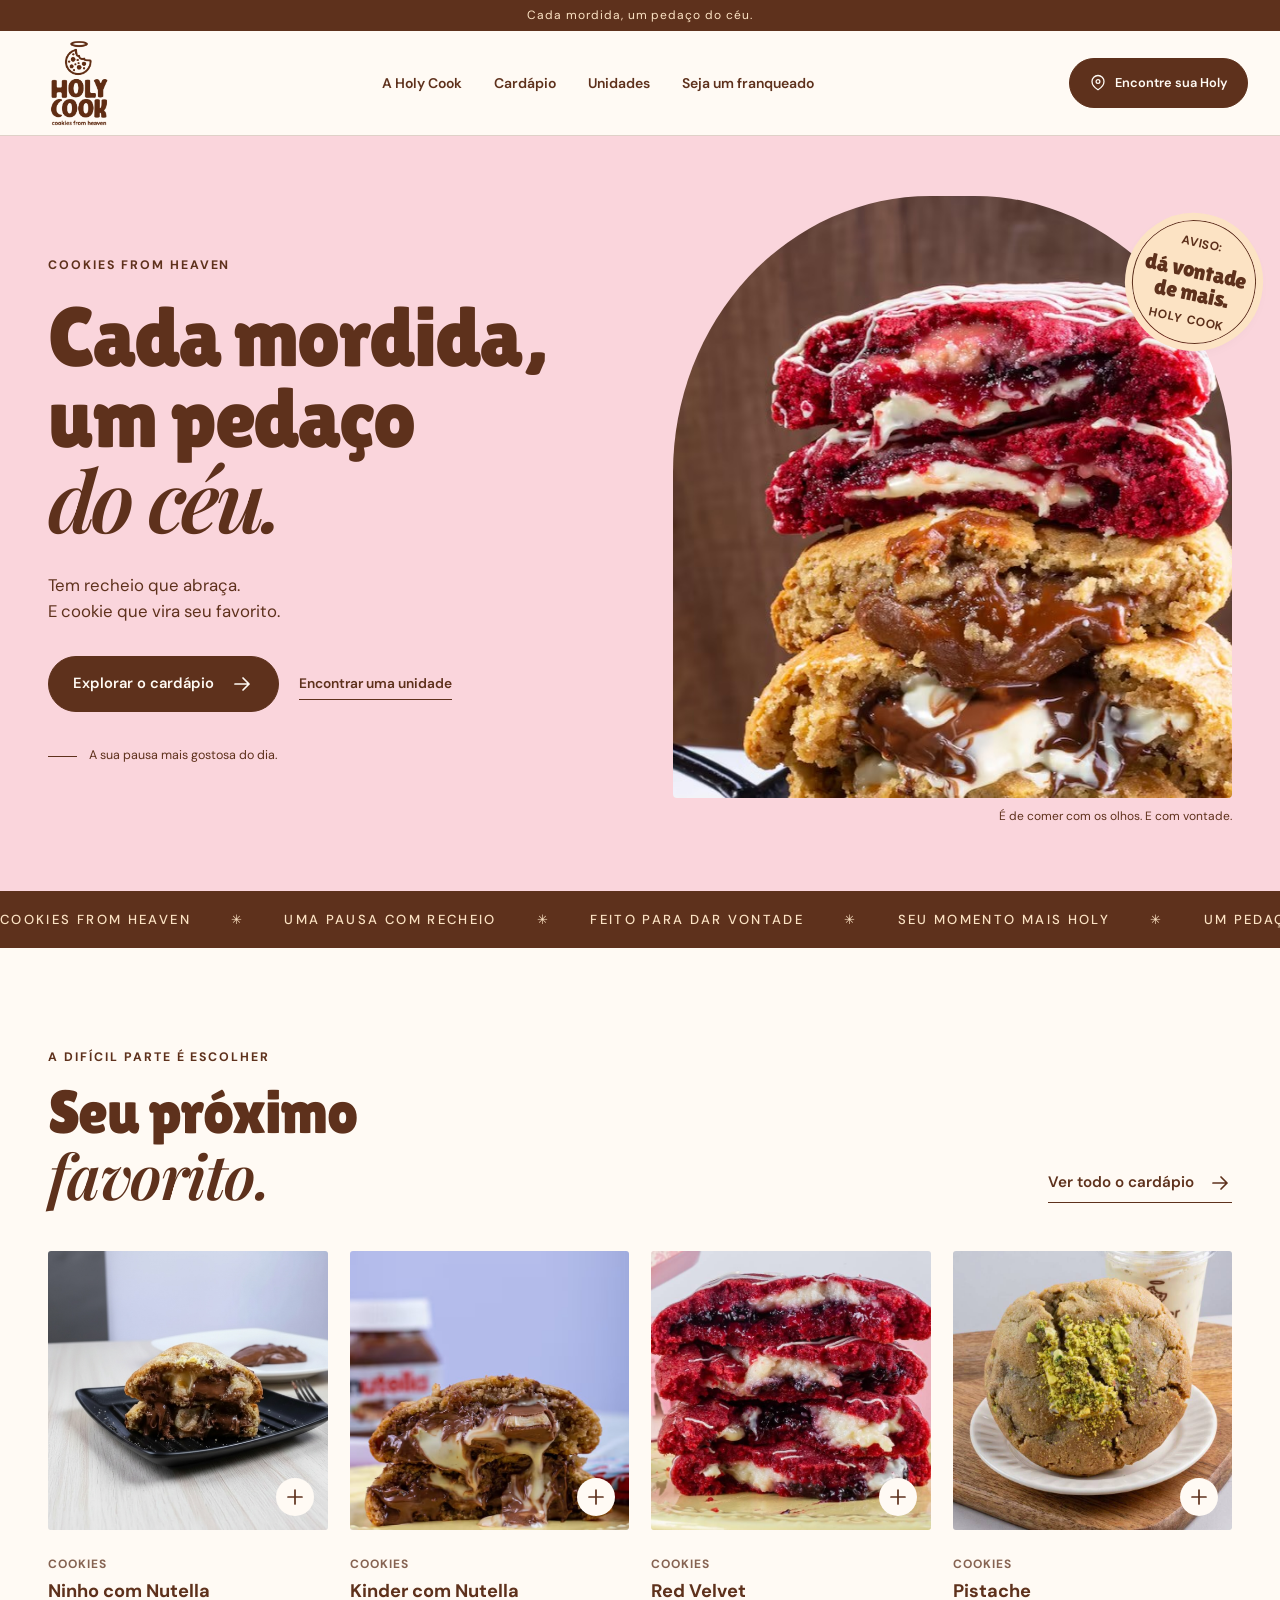
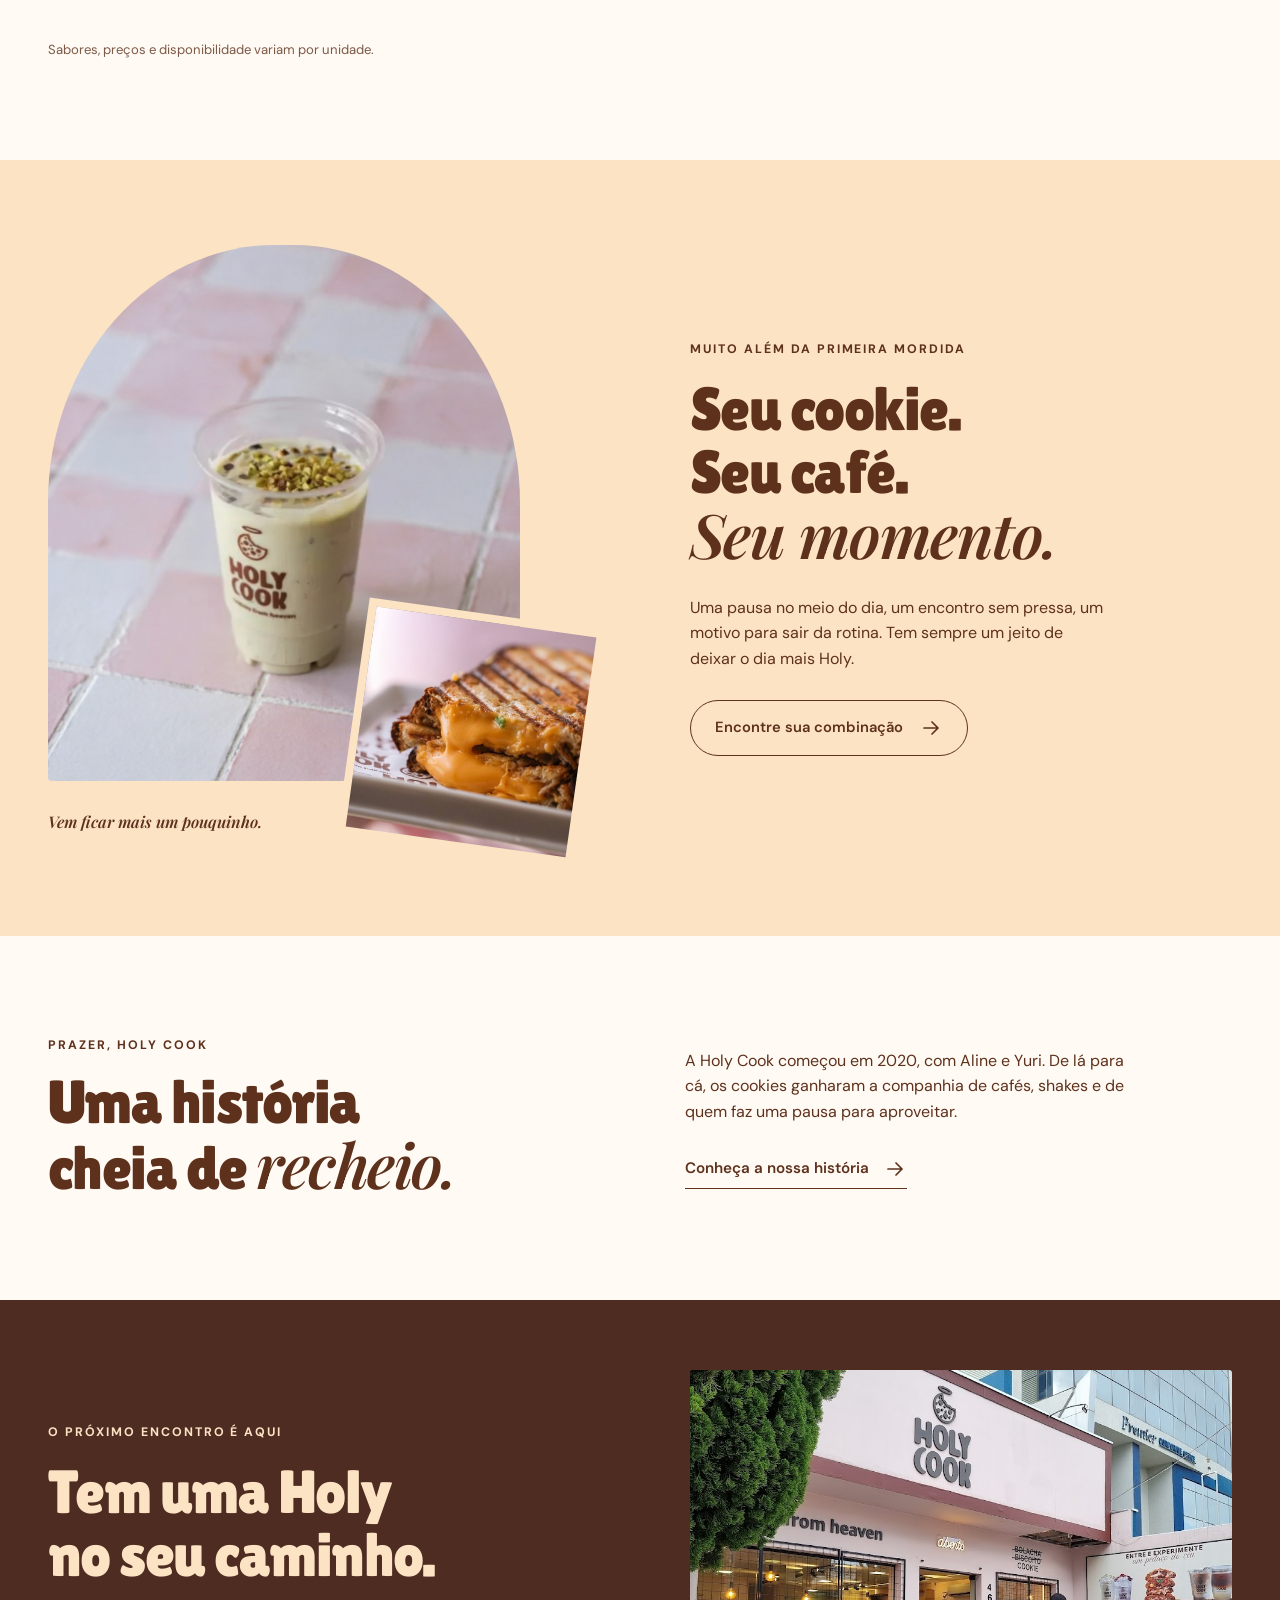
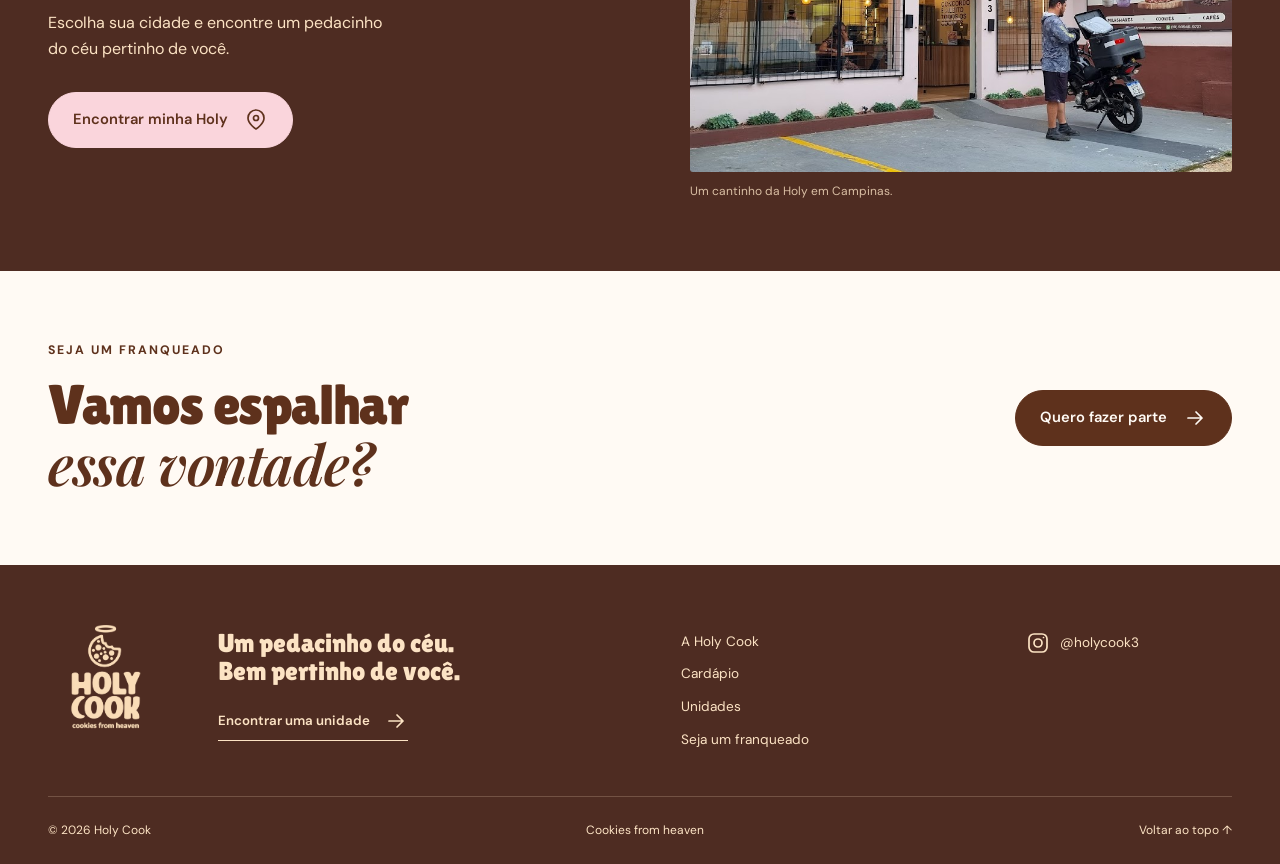
==== commit 1e3ba782: "Publica protótipo do site Holy Cook" ====
--- a/index.html
+++ b/index.html
@@ -1 +1 @@
-<!doctype html><html lang="pt-BR"><head><meta charset="utf-8"><meta name="viewport" content="width=device-width,initial-scale=1"><meta name="theme-color" content="#FAD5DC"><meta name="description" content="Cookies, shakes e pausas cheias de sabor. Conheça a Holy Cook, explore o cardápio e encontre sua unidade."><meta name="robots" content="noindex,nofollow"><title>Início | Holy Cook</title><link rel="icon" type="image/svg+xml" href="./assets/favicon.svg"><link rel="stylesheet" href="./assets/style.css"><script defer src="./assets/data.js"></script><script defer src="./assets/app.js"></script></head><body data-page="home" data-base="./"><a class="skip-link" href="#conteudo">Pular para o conteúdo</a><div class="top-note">Cada mordida, um pedaço do céu.</div><header class="site-header"><div class="header-inner"><a class="brand" href="./" aria-label="Holy Cook, início"><img class="brand-image" src="./assets/images/01_marca/logo-holy-cook-marrom-transparente.png" alt="Holy Cook — cookies from heaven" fetchpriority="high" loading="eager" decoding="async"></a><button class="menu-toggle" aria-label="Abrir menu" aria-expanded="false" aria-controls="main-nav"><svg class="icon " width="24" height="24" viewBox="0 0 24 24" fill="none" stroke="currentColor" stroke-width="1.7" stroke-linecap="round" stroke-linejoin="round" aria-hidden="true"><path d="M4 7h16M4 12h16M4 17h16"/></svg></button><nav id="main-nav" aria-label="Navegação principal"><a href="./a-holy-cook/"  class="">A Holy Cook</a><a href="./cardapio/"  class="">Cardápio</a><a href="./unidades/"  class="">Unidades</a><a href="./seja-um-franqueado/"  class="nav-franchise">Seja um franqueado<svg class="icon " width="24" height="24" viewBox="0 0 24 24" fill="none" stroke="currentColor" stroke-width="1.7" stroke-linecap="round" stroke-linejoin="round" aria-hidden="true"><path d="M5 12h14m-6-6 6 6-6 6"/></svg></a></nav><a class="button header-order" href="./unidades/"><svg class="icon " width="24" height="24" viewBox="0 0 24 24" fill="none" stroke="currentColor" stroke-width="1.7" stroke-linecap="round" stroke-linejoin="round" aria-hidden="true"><path d="M20 10c0 6-8 11-8 11S4 16 4 10a8 8 0 1 1 16 0Z"/><circle cx="12" cy="10" r="2.5"/></svg> Encontre sua Holy</a></div></header><main id="conteudo"><section class="hero"><div class="container hero-grid"><div class="hero-copy"><p class="eyebrow">Cookies from heaven</p><h1>Cada mordida,<br>um pedaço<br><span>do céu.</span></h1><p class="hero-description">Tem recheio que abraça.<br> E cookie que vira seu favorito.</p><div class="hero-actions"><a class="button" href="./cardapio/">Explorar o cardápio <svg class="icon " width="24" height="24" viewBox="0 0 24 24" fill="none" stroke="currentColor" stroke-width="1.7" stroke-linecap="round" stroke-linejoin="round" aria-hidden="true"><path d="M5 12h14m-6-6 6 6-6 6"/></svg></a><a class="text-link" href="./unidades/">Encontrar uma unidade</a></div><div class="hero-footnote"><span class="small-line"></span> A sua pausa mais gostosa do dia.</div></div><div class="hero-visual"><img class="hero-photo" src="./assets/images/02_home_e_experiencia/cookies-empilhados.jpg" alt="Cookies abertos e empilhados, com recheios de chocolate e creme à vista" fetchpriority="high" loading="eager" decoding="async"><div class="round-sticker" aria-hidden="true"><span>AVISO:</span><strong>dá vontade<br>de mais.</strong><span>HOLY COOK</span></div><span class="photo-caption">É de comer com os olhos. E com vontade.</span></div></div></section><div class="ribbon" aria-hidden="true"><span>COOKIES FROM HEAVEN</span><span>✳</span><span>UMA PAUSA COM RECHEIO</span><span>✳</span><span>COOKIES FROM HEAVEN</span><span>✳</span><span>UMA PAUSA COM RECHEIO</span></div><section class="section container"><div class="section-heading"><div><p class="eyebrow">A difícil parte é escolher</p><h2>Seu próximo<br><span class="serif">favorito.</span></h2></div><a class="text-link" href="./cardapio/">Ver todo o cardápio <svg class="icon " width="24" height="24" viewBox="0 0 24 24" fill="none" stroke="currentColor" stroke-width="1.7" stroke-linecap="round" stroke-linejoin="round" aria-hidden="true"><path d="M5 12h14m-6-6 6 6-6 6"/></svg></a></div><div class="product-grid featured-grid"><article class="product-card " data-category="Cookies" data-name="Cookie Ninho com Nutella"><button class="product-open" data-product="cookie-ninho-com-nutella" aria-label="Ver detalhes de Cookie Ninho com Nutella"><div class="product-photo"><img src="./assets/images/03_cardapio/01_cookies/cookie-ninho-com-nutella.jpg" alt="Cookie Ninho com Nutella" loading="lazy" decoding="async"><span class="product-plus"><svg class="icon " width="24" height="24" viewBox="0 0 24 24" fill="none" stroke="currentColor" stroke-width="1.7" stroke-linecap="round" stroke-linejoin="round" aria-hidden="true"><path d="M12 5v14M5 12h14"/></svg></span></div><div class="product-info"><span class="eyebrow">Cookies</span><h3>Ninho com Nutella</h3><span class="product-discover">Conhecer <svg class="icon " width="24" height="24" viewBox="0 0 24 24" fill="none" stroke="currentColor" stroke-width="1.7" stroke-linecap="round" stroke-linejoin="round" aria-hidden="true"><path d="M5 12h14m-6-6 6 6-6 6"/></svg></span></div></button></article><article class="product-card " data-category="Cookies" data-name="Cookie Kinder com Nutella"><button class="product-open" data-product="cookie-kinder-com-nutella" aria-label="Ver detalhes de Cookie Kinder com Nutella"><div class="product-photo"><img src="./assets/images/03_cardapio/01_cookies/cookie-kinder-com-nutella.jpg" alt="Cookie Kinder com Nutella" loading="lazy" decoding="async"><span class="product-plus"><svg class="icon " width="24" height="24" viewBox="0 0 24 24" fill="none" stroke="currentColor" stroke-width="1.7" stroke-linecap="round" stroke-linejoin="round" aria-hidden="true"><path d="M12 5v14M5 12h14"/></svg></span></div><div class="product-info"><span class="eyebrow">Cookies</span><h3>Kinder com Nutella</h3><span class="product-discover">Conhecer <svg class="icon " width="24" height="24" viewBox="0 0 24 24" fill="none" stroke="currentColor" stroke-width="1.7" stroke-linecap="round" stroke-linejoin="round" aria-hidden="true"><path d="M5 12h14m-6-6 6 6-6 6"/></svg></span></div></button></article><article class="product-card " data-category="Cookies" data-name="Cookie Red Velvet"><button class="product-open" data-product="cookie-red-velvet" aria-label="Ver detalhes de Cookie Red Velvet"><div class="product-photo"><img src="./assets/images/03_cardapio/01_cookies/cookie-red-velvet.jpg" alt="Cookie Red Velvet" loading="lazy" decoding="async"><span class="product-plus"><svg class="icon " width="24" height="24" viewBox="0 0 24 24" fill="none" stroke="currentColor" stroke-width="1.7" stroke-linecap="round" stroke-linejoin="round" aria-hidden="true"><path d="M12 5v14M5 12h14"/></svg></span></div><div class="product-info"><span class="eyebrow">Cookies</span><h3>Red Velvet</h3><span class="product-discover">Conhecer <svg class="icon " width="24" height="24" viewBox="0 0 24 24" fill="none" stroke="currentColor" stroke-width="1.7" stroke-linecap="round" stroke-linejoin="round" aria-hidden="true"><path d="M5 12h14m-6-6 6 6-6 6"/></svg></span></div></button></article><article class="product-card " data-category="Cookies" data-name="Cookie Pistache"><button class="product-open" data-product="cookie-pistache" aria-label="Ver detalhes de Cookie Pistache"><div class="product-photo"><img src="./assets/images/03_cardapio/01_cookies/cookie-pistache.jpg" alt="Cookie Pistache" loading="lazy" decoding="async"><span class="product-plus"><svg class="icon " width="24" height="24" viewBox="0 0 24 24" fill="none" stroke="currentColor" stroke-width="1.7" stroke-linecap="round" stroke-linejoin="round" aria-hidden="true"><path d="M12 5v14M5 12h14"/></svg></span></div><div class="product-info"><span class="eyebrow">Cookies</span><h3>Pistache</h3><span class="product-discover">Conhecer <svg class="icon " width="24" height="24" viewBox="0 0 24 24" fill="none" stroke="currentColor" stroke-width="1.7" stroke-linecap="round" stroke-linejoin="round" aria-hidden="true"><path d="M5 12h14m-6-6 6 6-6 6"/></svg></span></div></button></article></div><p class="quiet-note">Sabores, preços e disponibilidade variam por unidade.</p></section><section class="experience-section"><div class="container experience-grid"><div class="experience-images"><img class="experience-main" src="./assets/images/03_cardapio/02_shakes/milkshake-de-pistache.jpg" alt="Milkshake de Pistache da Holy Cook" loading="lazy" decoding="async"><img class="experience-small" src="./assets/images/03_cardapio/05_lanches/queijo-quente.jpg" alt="Queijo quente da Holy Cook" loading="lazy" decoding="async"><span class="image-label">Vem ficar mais um pouquinho.</span></div><div class="experience-copy"><p class="eyebrow">Muito além da primeira mordida</p><h2>Seu cookie.<br> Seu café.<br><span class="serif">Seu momento.</span></h2><p>Uma pausa no meio do dia, um encontro sem pressa, um motivo para sair da rotina. Tem sempre um jeito de deixar o dia mais Holy.</p><a class="button button-outline" href="./cardapio/">Encontre sua combinação <svg class="icon " width="24" height="24" viewBox="0 0 24 24" fill="none" stroke="currentColor" stroke-width="1.7" stroke-linecap="round" stroke-linejoin="round" aria-hidden="true"><path d="M5 12h14m-6-6 6 6-6 6"/></svg></a></div></div></section><section class="section container story-teaser"><div><p class="eyebrow">Prazer, Holy Cook</p><h2>Uma história<br>cheia de <span class="serif">recheio.</span></h2></div><div><p>A Holy Cook começou em 2020, com Aline e Yuri. De lá para cá, os cookies ganharam a companhia de cafés, shakes e de quem faz uma pausa para aproveitar.</p><a class="text-link" href="./a-holy-cook/">Conheça a nossa história <svg class="icon " width="24" height="24" viewBox="0 0 24 24" fill="none" stroke="currentColor" stroke-width="1.7" stroke-linecap="round" stroke-linejoin="round" aria-hidden="true"><path d="M5 12h14m-6-6 6 6-6 6"/></svg></a></div></section><section class="location-teaser"><div class="container location-grid"><div><p class="eyebrow">O próximo encontro é aqui</p><h2>Tem uma Holy<br>no seu caminho.</h2><p>Escolha sua cidade e encontre um pedacinho do céu pertinho de você.</p><a class="button button-light" href="./unidades/">Encontrar minha Holy <svg class="icon " width="24" height="24" viewBox="0 0 24 24" fill="none" stroke="currentColor" stroke-width="1.7" stroke-linecap="round" stroke-linejoin="round" aria-hidden="true"><path d="M20 10c0 6-8 11-8 11S4 16 4 10a8 8 0 1 1 16 0Z"/><circle cx="12" cy="10" r="2.5"/></svg></a></div><figure><img class="" src="./assets/images/04_unidades/campinas-fachada-conego-nery.jpg" alt="Fachada da Holy Cook na Rua Cônego Nery, em Campinas" loading="lazy" decoding="async"><figcaption>Um cantinho da Holy em Campinas.</figcaption></figure></div></section><section class="franchise-strip container"><div><p class="eyebrow">Seja um franqueado</p><h2>Vamos espalhar<br><span class="serif">essa vontade?</span></h2></div><a class="button" href="./seja-um-franqueado/">Quero fazer parte <svg class="icon " width="24" height="24" viewBox="0 0 24 24" fill="none" stroke="currentColor" stroke-width="1.7" stroke-linecap="round" stroke-linejoin="round" aria-hidden="true"><path d="M5 12h14m-6-6 6 6-6 6"/></svg></a></section></main><footer class="site-footer"><div class="container footer-main"><a class="footer-brand" href="./"><img class="brand-image" src="./assets/images/01_marca/logo-holy-cook-creme-transparente.png" alt="Holy Cook — cookies from heaven" fetchpriority="high" loading="eager" decoding="async"></a><div><p class="footer-title">Um pedacinho do céu.<br>Bem pertinho de você.</p><a class="text-link" href="./unidades/">Encontrar uma unidade <svg class="icon " width="24" height="24" viewBox="0 0 24 24" fill="none" stroke="currentColor" stroke-width="1.7" stroke-linecap="round" stroke-linejoin="round" aria-hidden="true"><path d="M5 12h14m-6-6 6 6-6 6"/></svg></a></div><nav aria-label="Navegação do rodapé"><a href="./a-holy-cook/">A Holy Cook</a><a href="./cardapio/">Cardápio</a><a href="./unidades/">Unidades</a><a href="./seja-um-franqueado/">Seja um franqueado</a></nav><a class="social-link" href="https://www.instagram.com/holycook3/" target="_blank" rel="noopener noreferrer" aria-label="Holy Cook no Instagram (abre em nova aba)"><svg class="icon " width="24" height="24" viewBox="0 0 24 24" fill="none" stroke="currentColor" stroke-width="1.7" stroke-linecap="round" stroke-linejoin="round" aria-hidden="true"><rect x="3" y="3" width="18" height="18" rx="5"/><circle cx="12" cy="12" r="4"/><path d="M17.5 6.5h.01"/></svg> @holycook3</a></div><div class="container footer-bottom"><span>© 2026 Holy Cook</span><span>Cookies from heaven</span><button class="plain-button" data-top>Voltar ao topo ↑</button></div></footer><dialog id="product-dialog" aria-labelledby="product-title"><button class="dialog-close" aria-label="Fechar detalhes"><svg class="icon " width="24" height="24" viewBox="0 0 24 24" fill="none" stroke="currentColor" stroke-width="1.7" stroke-linecap="round" stroke-linejoin="round" aria-hidden="true"><path d="m6 6 12 12M6 18 18 6"/></svg></button><div id="product-detail"><h2 id="product-title">Detalhes do produto</h2></div></dialog><div id="toast" class="toast" role="status" aria-live="polite"></div></body></html>+<!doctype html><html lang="pt-BR"><head><meta charset="utf-8"><meta name="viewport" content="width=device-width,initial-scale=1"><meta name="theme-color" content="#FAD5DC"><meta name="description" content="Cookies, shakes e pausas cheias de sabor. Conheça a Holy Cook, explore o cardápio e encontre sua unidade."><meta name="robots" content="noindex,nofollow"><title>Início | Holy Cook</title><link rel="icon" type="image/svg+xml" href="./assets/favicon.svg"><link rel="stylesheet" href="./assets/style.css"><script defer src="./assets/data.js"></script><script defer src="./assets/app.js"></script></head><body data-page="home" data-base="./"><a class="skip-link" href="#conteudo">Pular para o conteúdo</a><div class="top-note">Cada mordida, um pedaço do céu.</div><header class="site-header"><div class="header-inner"><a class="brand" href="./" aria-label="Holy Cook, início"><img class="brand-image" src="./assets/images/01_marca/logo-holy-cook-marrom-transparente.png" alt="Holy Cook — cookies from heaven" fetchpriority="high" loading="eager" decoding="async"></a><button class="menu-toggle" aria-label="Abrir menu" aria-expanded="false" aria-controls="main-nav"><svg class="icon " width="24" height="24" viewBox="0 0 24 24" fill="none" stroke="currentColor" stroke-width="1.7" stroke-linecap="round" stroke-linejoin="round" aria-hidden="true"><path d="M4 7h16M4 12h16M4 17h16"/></svg></button><nav id="main-nav" aria-label="Navegação principal"><a href="./a-holy-cook/"  class="">A Holy Cook</a><a href="./cardapio/"  class="">Cardápio</a><a href="./unidades/"  class="">Unidades</a><a href="./seja-um-franqueado/"  class="nav-franchise">Seja um franqueado<svg class="icon " width="24" height="24" viewBox="0 0 24 24" fill="none" stroke="currentColor" stroke-width="1.7" stroke-linecap="round" stroke-linejoin="round" aria-hidden="true"><path d="M5 12h14m-6-6 6 6-6 6"/></svg></a></nav><a class="button header-order" href="./unidades/"><svg class="icon " width="24" height="24" viewBox="0 0 24 24" fill="none" stroke="currentColor" stroke-width="1.7" stroke-linecap="round" stroke-linejoin="round" aria-hidden="true"><path d="M20 10c0 6-8 11-8 11S4 16 4 10a8 8 0 1 1 16 0Z"/><circle cx="12" cy="10" r="2.5"/></svg> Encontre sua Holy</a></div></header><main id="conteudo"><section class="hero"><div class="container hero-grid"><div class="hero-copy"><p class="eyebrow">Cookies from heaven</p><h1>Cada mordida,<br>um pedaço<br><span>do céu.</span></h1><p class="hero-description">Tem recheio que abraça.<br> E cookie que vira seu favorito.</p><div class="hero-actions"><a class="button" href="./cardapio/">Explorar o cardápio <svg class="icon " width="24" height="24" viewBox="0 0 24 24" fill="none" stroke="currentColor" stroke-width="1.7" stroke-linecap="round" stroke-linejoin="round" aria-hidden="true"><path d="M5 12h14m-6-6 6 6-6 6"/></svg></a><a class="text-link" href="./unidades/">Encontrar uma unidade</a></div><div class="hero-footnote"><span class="small-line"></span> A sua pausa mais gostosa do dia.</div></div><div class="hero-visual"><img class="hero-photo" src="./assets/images/02_home_e_experiencia/cookies-empilhados.jpg" alt="Cookies abertos e empilhados, com recheios de chocolate e creme à vista" fetchpriority="high" loading="eager" decoding="async"><div class="round-sticker" aria-hidden="true"><span>AVISO:</span><strong>dá vontade<br>de mais.</strong><span>HOLY COOK</span></div><span class="photo-caption">É de comer com os olhos. E com vontade.</span></div></div></section><div class="ribbon" aria-hidden="true"><div class="ribbon-track"><div class="ribbon-group"><span>COOKIES FROM HEAVEN</span><span>✳</span><span>UMA PAUSA COM RECHEIO</span><span>✳</span><span>FEITO PARA DAR VONTADE</span><span>✳</span><span>SEU MOMENTO MAIS HOLY</span><span>✳</span><span>UM PEDAÇO DO CÉU</span><span>✳</span></div><div class="ribbon-group"><span>COOKIES FROM HEAVEN</span><span>✳</span><span>UMA PAUSA COM RECHEIO</span><span>✳</span><span>FEITO PARA DAR VONTADE</span><span>✳</span><span>SEU MOMENTO MAIS HOLY</span><span>✳</span><span>UM PEDAÇO DO CÉU</span><span>✳</span></div></div></div><section class="section container"><div class="section-heading"><div><p class="eyebrow">A difícil parte é escolher</p><h2>Seu próximo<br><span class="serif">favorito.</span></h2></div><a class="text-link" href="./cardapio/">Ver todo o cardápio <svg class="icon " width="24" height="24" viewBox="0 0 24 24" fill="none" stroke="currentColor" stroke-width="1.7" stroke-linecap="round" stroke-linejoin="round" aria-hidden="true"><path d="M5 12h14m-6-6 6 6-6 6"/></svg></a></div><div class="product-grid featured-grid"><article class="product-card " data-category="Cookies" data-name="Cookie Ninho com Nutella"><button class="product-open" data-product="cookie-ninho-com-nutella" aria-label="Ver detalhes de Cookie Ninho com Nutella"><div class="product-photo"><img src="./assets/images/03_cardapio/01_cookies/cookie-ninho-com-nutella.jpg" alt="Cookie Ninho com Nutella" loading="lazy" decoding="async"><span class="product-plus"><svg class="icon " width="24" height="24" viewBox="0 0 24 24" fill="none" stroke="currentColor" stroke-width="1.7" stroke-linecap="round" stroke-linejoin="round" aria-hidden="true"><path d="M12 5v14M5 12h14"/></svg></span></div><div class="product-info"><span class="eyebrow">Cookies</span><h3>Ninho com Nutella</h3><span class="product-discover">Conhecer <svg class="icon " width="24" height="24" viewBox="0 0 24 24" fill="none" stroke="currentColor" stroke-width="1.7" stroke-linecap="round" stroke-linejoin="round" aria-hidden="true"><path d="M5 12h14m-6-6 6 6-6 6"/></svg></span></div></button></article><article class="product-card " data-category="Cookies" data-name="Cookie Kinder com Nutella"><button class="product-open" data-product="cookie-kinder-com-nutella" aria-label="Ver detalhes de Cookie Kinder com Nutella"><div class="product-photo"><img src="./assets/images/03_cardapio/01_cookies/cookie-kinder-com-nutella.jpg" alt="Cookie Kinder com Nutella" loading="lazy" decoding="async"><span class="product-plus"><svg class="icon " width="24" height="24" viewBox="0 0 24 24" fill="none" stroke="currentColor" stroke-width="1.7" stroke-linecap="round" stroke-linejoin="round" aria-hidden="true"><path d="M12 5v14M5 12h14"/></svg></span></div><div class="product-info"><span class="eyebrow">Cookies</span><h3>Kinder com Nutella</h3><span class="product-discover">Conhecer <svg class="icon " width="24" height="24" viewBox="0 0 24 24" fill="none" stroke="currentColor" stroke-width="1.7" stroke-linecap="round" stroke-linejoin="round" aria-hidden="true"><path d="M5 12h14m-6-6 6 6-6 6"/></svg></span></div></button></article><article class="product-card " data-category="Cookies" data-name="Cookie Red Velvet"><button class="product-open" data-product="cookie-red-velvet" aria-label="Ver detalhes de Cookie Red Velvet"><div class="product-photo"><img src="./assets/images/03_cardapio/01_cookies/cookie-red-velvet.jpg" alt="Cookie Red Velvet" loading="lazy" decoding="async"><span class="product-plus"><svg class="icon " width="24" height="24" viewBox="0 0 24 24" fill="none" stroke="currentColor" stroke-width="1.7" stroke-linecap="round" stroke-linejoin="round" aria-hidden="true"><path d="M12 5v14M5 12h14"/></svg></span></div><div class="product-info"><span class="eyebrow">Cookies</span><h3>Red Velvet</h3><span class="product-discover">Conhecer <svg class="icon " width="24" height="24" viewBox="0 0 24 24" fill="none" stroke="currentColor" stroke-width="1.7" stroke-linecap="round" stroke-linejoin="round" aria-hidden="true"><path d="M5 12h14m-6-6 6 6-6 6"/></svg></span></div></button></article><article class="product-card " data-category="Cookies" data-name="Cookie Pistache"><button class="product-open" data-product="cookie-pistache" aria-label="Ver detalhes de Cookie Pistache"><div class="product-photo"><img src="./assets/images/03_cardapio/01_cookies/cookie-pistache.jpg" alt="Cookie Pistache" loading="lazy" decoding="async"><span class="product-plus"><svg class="icon " width="24" height="24" viewBox="0 0 24 24" fill="none" stroke="currentColor" stroke-width="1.7" stroke-linecap="round" stroke-linejoin="round" aria-hidden="true"><path d="M12 5v14M5 12h14"/></svg></span></div><div class="product-info"><span class="eyebrow">Cookies</span><h3>Pistache</h3><span class="product-discover">Conhecer <svg class="icon " width="24" height="24" viewBox="0 0 24 24" fill="none" stroke="currentColor" stroke-width="1.7" stroke-linecap="round" stroke-linejoin="round" aria-hidden="true"><path d="M5 12h14m-6-6 6 6-6 6"/></svg></span></div></button></article></div><p class="quiet-note">Sabores, preços e disponibilidade variam por unidade.</p></section><section class="experience-section"><div class="container experience-grid"><div class="experience-images"><img class="experience-main" src="./assets/images/03_cardapio/02_shakes/milkshake-de-pistache.jpg" alt="Milkshake de Pistache da Holy Cook" loading="lazy" decoding="async"><img class="experience-small" src="./assets/images/03_cardapio/05_lanches/queijo-quente.jpg" alt="Queijo quente da Holy Cook" loading="lazy" decoding="async"><span class="image-label">Vem ficar mais um pouquinho.</span></div><div class="experience-copy"><p class="eyebrow">Muito além da primeira mordida</p><h2>Seu cookie.<br> Seu café.<br><span class="serif">Seu momento.</span></h2><p>Uma pausa no meio do dia, um encontro sem pressa, um motivo para sair da rotina. Tem sempre um jeito de deixar o dia mais Holy.</p><a class="button button-outline" href="./cardapio/">Encontre sua combinação <svg class="icon " width="24" height="24" viewBox="0 0 24 24" fill="none" stroke="currentColor" stroke-width="1.7" stroke-linecap="round" stroke-linejoin="round" aria-hidden="true"><path d="M5 12h14m-6-6 6 6-6 6"/></svg></a></div></div></section><section class="section container story-teaser"><div><p class="eyebrow">Prazer, Holy Cook</p><h2>Uma história<br>cheia de <span class="serif">recheio.</span></h2></div><div><p>A Holy Cook começou em 2020, com Aline e Yuri. De lá para cá, os cookies ganharam a companhia de cafés, shakes e de quem faz uma pausa para aproveitar.</p><a class="text-link" href="./a-holy-cook/">Conheça a nossa história <svg class="icon " width="24" height="24" viewBox="0 0 24 24" fill="none" stroke="currentColor" stroke-width="1.7" stroke-linecap="round" stroke-linejoin="round" aria-hidden="true"><path d="M5 12h14m-6-6 6 6-6 6"/></svg></a></div></section><section class="location-teaser"><div class="container location-grid"><div><p class="eyebrow">O próximo encontro é aqui</p><h2>Tem uma Holy<br>no seu caminho.</h2><p>Escolha sua cidade e encontre um pedacinho do céu pertinho de você.</p><a class="button button-light" href="./unidades/">Encontrar minha Holy <svg class="icon " width="24" height="24" viewBox="0 0 24 24" fill="none" stroke="currentColor" stroke-width="1.7" stroke-linecap="round" stroke-linejoin="round" aria-hidden="true"><path d="M20 10c0 6-8 11-8 11S4 16 4 10a8 8 0 1 1 16 0Z"/><circle cx="12" cy="10" r="2.5"/></svg></a></div><figure><img class="" src="./assets/images/04_unidades/campinas-fachada-conego-nery.jpg" alt="Fachada da Holy Cook na Rua Cônego Nery, em Campinas" loading="lazy" decoding="async"><figcaption>Um cantinho da Holy em Campinas.</figcaption></figure></div></section><section class="franchise-strip container"><div><p class="eyebrow">Seja um franqueado</p><h2>Vamos espalhar<br><span class="serif">essa vontade?</span></h2></div><a class="button" href="./seja-um-franqueado/">Quero fazer parte <svg class="icon " width="24" height="24" viewBox="0 0 24 24" fill="none" stroke="currentColor" stroke-width="1.7" stroke-linecap="round" stroke-linejoin="round" aria-hidden="true"><path d="M5 12h14m-6-6 6 6-6 6"/></svg></a></section></main><footer class="site-footer"><div class="container footer-main"><a class="footer-brand" href="./"><img class="brand-image" src="./assets/images/01_marca/logo-holy-cook-creme-transparente.png" alt="Holy Cook — cookies from heaven" fetchpriority="high" loading="eager" decoding="async"></a><div><p class="footer-title">Um pedacinho do céu.<br>Bem pertinho de você.</p><a class="text-link" href="./unidades/">Encontrar uma unidade <svg class="icon " width="24" height="24" viewBox="0 0 24 24" fill="none" stroke="currentColor" stroke-width="1.7" stroke-linecap="round" stroke-linejoin="round" aria-hidden="true"><path d="M5 12h14m-6-6 6 6-6 6"/></svg></a></div><nav aria-label="Navegação do rodapé"><a href="./a-holy-cook/">A Holy Cook</a><a href="./cardapio/">Cardápio</a><a href="./unidades/">Unidades</a><a href="./seja-um-franqueado/">Seja um franqueado</a></nav><a class="social-link" href="https://www.instagram.com/holycook3/" target="_blank" rel="noopener noreferrer" aria-label="Holy Cook no Instagram (abre em nova aba)"><svg class="icon " width="24" height="24" viewBox="0 0 24 24" fill="none" stroke="currentColor" stroke-width="1.7" stroke-linecap="round" stroke-linejoin="round" aria-hidden="true"><rect x="3" y="3" width="18" height="18" rx="5"/><circle cx="12" cy="12" r="4"/><path d="M17.5 6.5h.01"/></svg> @holycook3</a></div><div class="container footer-bottom"><span>© 2026 Holy Cook</span><span>Cookies from heaven</span><button class="plain-button" data-top>Voltar ao topo ↑</button></div></footer><dialog id="product-dialog" aria-labelledby="product-title"><button class="dialog-close" aria-label="Fechar detalhes"><svg class="icon " width="24" height="24" viewBox="0 0 24 24" fill="none" stroke="currentColor" stroke-width="1.7" stroke-linecap="round" stroke-linejoin="round" aria-hidden="true"><path d="m6 6 12 12M6 18 18 6"/></svg></button><div id="product-detail"><h2 id="product-title">Detalhes do produto</h2></div></dialog><div id="toast" class="toast" role="status" aria-live="polite"></div></body></html>
--- a/assets/style.css
+++ b/assets/style.css
@@ -1,10 +1,10 @@
 @import url('./fonts.css');
 :root{--chocolate:#5e311c;--brown:#4e2c22;--pink:#fad5dc;--cream:#fce3c4;--paper:#fffaf4;--white:#fff;--coral:#e87554;--line:rgba(94,49,28,.2);--display:'Lilita One','Arial Rounded MT Bold',sans-serif;--body:'DM Sans',Arial,sans-serif;--serif:'Playfair Display',Georgia,serif}
-*{box-sizing:border-box}html{scroll-behavior:smooth;scroll-padding-top:120px}body{margin:0;background:var(--paper);color:var(--chocolate);font:400 1rem/1.6 var(--body)}body:has(dialog[open]){overflow:hidden}button,input,select,textarea{font:inherit}button,a,input{touch-action:manipulation}button,a{-webkit-tap-highlight-color:transparent}button{cursor:pointer;color:inherit}a{color:inherit;text-decoration:none}img{display:block;max-width:100%;height:auto}button{border:0}button:disabled{cursor:wait;opacity:.6}button:focus-visible,a:focus-visible,input:focus-visible,summary:focus-visible{outline:3px solid var(--chocolate);outline-offset:5px}h1,h2,h3,p{margin:0}h1,h2{font-family:var(--display);font-weight:400;line-height:1.02;letter-spacing:-.025em}h2{font-size:clamp(2.8rem,4.8vw,4.6rem)}h3{line-height:1.2}p+p{margin-top:1em}.container{width:min(1280px,calc(100% - 96px));margin-inline:auto}.section{padding-block:100px}.eyebrow{font-size:.77rem;font-weight:700;letter-spacing:.16em;text-transform:uppercase;line-height:1.6}.icon{flex-shrink:0;vertical-align:middle}.button{display:inline-flex;align-items:center;justify-content:center;gap:16px;border:1px solid var(--chocolate);border-radius:99px;padding:15px 24px;min-height:54px;background:var(--chocolate);color:var(--paper);font-size:.92rem;font-weight:600;line-height:1.3;transition:background .2s,transform .2s,box-shadow .2s}.button:hover{background:var(--brown);transform:translateY(-2px);box-shadow:0 5px 0 #5e311c15}.button-light{background:var(--pink);color:var(--chocolate);border-color:var(--pink)}.button-light:hover{background:var(--cream)}.button-outline{color:var(--chocolate);background:transparent}.button-outline:hover{background:var(--pink)}.text-link{display:inline-flex;align-items:center;gap:14px;font-weight:600;font-size:.95rem;padding:7px 0;border-bottom:1px solid currentColor;line-height:1.3}.text-link:hover .icon{transform:translateX(4px)}.text-link .icon{transition:transform .2s}.serif{font-family:var(--serif);font-style:italic;font-weight:600}.top-note{background:var(--chocolate);color:var(--cream);font-size:.75rem;letter-spacing:.08em;text-align:center;padding:6px 20px}.site-header{position:sticky;top:0;z-index:30;background:var(--paper);border-bottom:1px solid var(--line)}.header-inner{height:104px;width:min(1380px,calc(100% - 64px));margin:auto;display:flex;align-items:center;gap:32px}.brand{width:94px;flex-shrink:0}.brand-image{width:100%;aspect-ratio:1;object-fit:contain}.site-header nav{display:flex;justify-content:center;align-items:center;gap:32px;flex:1}.site-header nav a{font-size:.86rem;font-weight:600;white-space:nowrap;padding-block:12px;position:relative}.site-header nav a[aria-current=page]:after{content:'';position:absolute;left:0;right:0;bottom:3px;height:2px;background:currentColor}.nav-franchise .icon{display:none}.header-order{font-size:.8rem;padding:12px 19px;min-height:46px;gap:8px}.header-order .icon{width:18px}.menu-toggle{display:none}.hero{background:var(--pink);overflow:hidden}.hero-grid{display:grid;grid-template-columns:1fr 1fr;gap:65px;align-items:center;padding-block:60px 65px}.hero-copy h1{font-size:clamp(4.5rem,6.6vw,6.4rem);margin-top:20px;line-height:.96}.hero-copy h1 span{font-family:var(--serif);font-weight:600;letter-spacing:-.055em}.hero-description{margin-top:28px;font-size:1.05rem;line-height:1.55}.hero-actions{margin-top:32px;display:flex;flex-wrap:wrap;align-items:center;gap:20px}.hero-actions .text-link{font-size:.86rem}.hero-footnote{display:flex;align-items:center;gap:12px;margin-top:34px;font-size:.78rem}.small-line{width:29px;height:1px;background:currentColor}.hero-visual{position:relative;padding-bottom:28px}.hero-photo{width:100%;aspect-ratio:.93;object-fit:cover;border-radius:46% 46% 4px 4px}.round-sticker{position:absolute;right:-24px;top:24px;width:124px;height:124px;border-radius:50%;background:var(--cream);border:1px solid var(--chocolate);outline:7px solid var(--cream);display:flex;align-items:center;justify-content:center;flex-direction:column;transform:rotate(12deg);text-align:center;box-shadow:0 4px 15px #0001}.round-sticker span{font-size:.58rem;font-weight:700;letter-spacing:.16em}.round-sticker strong{font-family:var(--display);font-size:1.4rem;line-height:1.04;margin-block:6px;font-weight:400}.photo-caption{display:block;font-size:.72rem;position:absolute;bottom:0;right:0}.ribbon{display:flex;overflow:hidden;white-space:nowrap;gap:40px;align-items:center;padding:18px 0;background:var(--chocolate);color:var(--cream);font-size:.82rem;font-weight:500;letter-spacing:.18em}.ribbon span{flex-shrink:0}.section-heading{display:flex;justify-content:space-between;align-items:flex-end;gap:30px;margin-bottom:40px}.section-heading .eyebrow{margin-bottom:14px}.section-heading>.text-link{margin-bottom:8px}.product-grid{display:grid;grid-template-columns:repeat(4,minmax(0,1fr));gap:22px}.product-card{min-width:0}.product-open{padding:0;background:none;text-align:left;width:100%;display:block}.product-photo{aspect-ratio:1;overflow:hidden;position:relative;background:var(--cream);border-radius:3px}.product-photo img{width:100%;height:100%;object-fit:cover;transition:transform .4s}.product-open:hover img{transform:scale(1.045)}.product-plus{display:grid;place-items:center;position:absolute;bottom:14px;right:14px;width:38px;height:38px;background:var(--paper);border-radius:50%;transition:background .2s,transform .2s}.product-open:hover .product-plus{background:var(--pink);transform:rotate(90deg)}.product-info{padding:20px 0 12px}.product-info .eyebrow{font-size:.66rem;letter-spacing:.09em;opacity:.75}.product-info h3{font-size:1.14rem;margin-top:5px;font-weight:700}.product-discover{display:none}.quiet-note{font-size:.82rem;opacity:.8;margin-top:24px}.site-footer{background:var(--brown);color:var(--cream);padding:54px 0 20px}.footer-main{display:grid;grid-template-columns:120px 1.4fr 1fr .7fr;gap:50px;align-items:start}.footer-brand{width:115px}.footer-title{font-size:1.6rem;font-family:var(--display);line-height:1.12;max-width:300px;margin:10px 0 16px}.site-footer .text-link{font-size:.83rem}.site-footer nav{display:grid;gap:11px;font-size:.85rem;padding-top:12px}.social-link{display:flex;align-items:center;gap:10px;font-size:.85rem;padding-top:12px}.footer-bottom{display:flex;align-items:center;justify-content:space-between;border-top:1px solid #fce3c435;margin-top:45px;padding-top:20px;font-size:.72rem}.plain-button{background:none;color:inherit;padding:4px 0}.skip-link{position:fixed;left:12px;top:-100px;background:var(--brown);color:var(--paper);padding:12px;z-index:1000}.skip-link:focus{top:8px}.toast{position:fixed;bottom:25px;left:50%;transform:translateX(-50%);background:var(--brown);color:var(--paper);z-index:100;max-width:min(540px,90%);padding:16px 24px;border-radius:8px;display:none}.toast.visible{display:block}dialog{border:0;padding:0;background:var(--paper);color:var(--chocolate);width:min(850px,calc(100% - 32px));max-height:90dvh;border-radius:12px;box-shadow:0 20px 90px #0003}dialog::backdrop{background:#2c180fb3;backdrop-filter:blur(4px)}.dialog-close{position:absolute;right:14px;top:14px;width:42px;height:42px;border-radius:50%;display:grid;place-items:center;background:var(--paper);z-index:2;border:1px solid var(--line)}.detail-layout{display:grid;grid-template-columns:1fr 1fr}.detail-image{width:100%;height:100%;min-height:380px;object-fit:contain;background:#fff}.detail-copy{padding:58px 36px 38px}.detail-copy h2{font-size:2.5rem;margin:10px 0 20px}.detail-copy p{font-size:.94rem}.detail-copy .button{margin-top:24px;width:100%}.detail-copy .text-link{font-size:.8rem;margin-top:12px}.detail-copy .quiet-note{font-size:.75rem}
+*{box-sizing:border-box}html{scroll-behavior:smooth;scroll-padding-top:120px}body{margin:0;background:var(--paper);color:var(--chocolate);font:400 1rem/1.6 var(--body)}body:has(dialog[open]){overflow:hidden}button,input,select,textarea{font:inherit}button,a,input{touch-action:manipulation}button,a{-webkit-tap-highlight-color:transparent}button{cursor:pointer;color:inherit}a{color:inherit;text-decoration:none}img{display:block;max-width:100%;height:auto}button{border:0}button:disabled{cursor:wait;opacity:.6}button:focus-visible,a:focus-visible,input:focus-visible,summary:focus-visible{outline:3px solid var(--chocolate);outline-offset:5px}h1,h2,h3,p{margin:0}h1,h2{font-family:var(--display);font-weight:400;line-height:1.02;letter-spacing:-.025em}h2{font-size:clamp(2.8rem,4.8vw,4.6rem)}h3{line-height:1.2}p+p{margin-top:1em}.container{width:min(1280px,calc(100% - 96px));margin-inline:auto}.section{padding-block:100px}.eyebrow{font-size:.77rem;font-weight:700;letter-spacing:.16em;text-transform:uppercase;line-height:1.6}.icon{flex-shrink:0;vertical-align:middle}.button{display:inline-flex;align-items:center;justify-content:center;gap:16px;border:1px solid var(--chocolate);border-radius:99px;padding:15px 24px;min-height:54px;background:var(--chocolate);color:var(--paper);font-size:.92rem;font-weight:600;line-height:1.3;transition:background .2s,transform .2s,box-shadow .2s}.button:hover{background:var(--brown);transform:translateY(-2px);box-shadow:0 5px 0 #5e311c15}.button-light{background:var(--pink);color:var(--chocolate);border-color:var(--pink)}.button-light:hover{background:var(--cream)}.button-outline{color:var(--chocolate);background:transparent}.button-outline:hover{background:var(--pink)}.text-link{display:inline-flex;align-items:center;gap:14px;font-weight:600;font-size:.95rem;padding:7px 0;border-bottom:1px solid currentColor;line-height:1.3}.text-link:hover .icon{transform:translateX(4px)}.text-link .icon{transition:transform .2s}.serif{font-family:var(--serif);font-style:italic;font-weight:600}.top-note{background:var(--chocolate);color:var(--cream);font-size:.75rem;letter-spacing:.08em;text-align:center;padding:6px 20px}.site-header{position:sticky;top:0;z-index:30;background:var(--paper);border-bottom:1px solid var(--line)}.header-inner{height:104px;width:min(1380px,calc(100% - 64px));margin:auto;display:flex;align-items:center;gap:32px}.brand{width:94px;flex-shrink:0}.brand-image{width:100%;aspect-ratio:1;object-fit:contain}.site-header nav{display:flex;justify-content:center;align-items:center;gap:32px;flex:1}.site-header nav a{font-size:.86rem;font-weight:600;white-space:nowrap;padding-block:12px;position:relative}.site-header nav a[aria-current=page]:after{content:'';position:absolute;left:0;right:0;bottom:3px;height:2px;background:currentColor}.nav-franchise .icon{display:none}.header-order{font-size:.8rem;padding:12px 19px;min-height:46px;gap:8px}.header-order .icon{width:18px}.menu-toggle{display:none}.hero{background:var(--pink);overflow:hidden}.hero-grid{display:grid;grid-template-columns:1fr 1fr;gap:65px;align-items:center;padding-block:60px 65px}.hero-copy h1{font-size:clamp(4.5rem,6.6vw,6.4rem);margin-top:20px;line-height:.96}.hero-copy h1 span{font-family:var(--serif);font-weight:600;letter-spacing:-.055em}.hero-description{margin-top:28px;font-size:1.05rem;line-height:1.55}.hero-actions{margin-top:32px;display:flex;flex-wrap:wrap;align-items:center;gap:20px}.hero-actions .text-link{font-size:.86rem}.hero-footnote{display:flex;align-items:center;gap:12px;margin-top:34px;font-size:.78rem}.small-line{width:29px;height:1px;background:currentColor}.hero-visual{position:relative;padding-bottom:28px}.hero-photo{width:100%;aspect-ratio:.93;object-fit:cover;border-radius:46% 46% 4px 4px}.round-sticker{position:absolute;right:-24px;top:24px;width:124px;height:124px;border-radius:50%;background:var(--cream);border:1px solid var(--chocolate);outline:7px solid var(--cream);display:flex;align-items:center;justify-content:center;flex-direction:column;transform:rotate(12deg);text-align:center;box-shadow:0 4px 15px #0001}.round-sticker span{font-size:.58rem;font-weight:700;letter-spacing:.16em}.round-sticker strong{font-family:var(--display);font-size:1.4rem;line-height:1.04;margin-block:6px;font-weight:400}.photo-caption{display:block;font-size:.72rem;position:absolute;bottom:0;right:0}.ribbon{width:100%;overflow:hidden;background:var(--chocolate);color:var(--cream);font-size:.82rem;font-weight:500;letter-spacing:.18em}.ribbon-track{display:flex;width:max-content;will-change:transform;animation:ribbon-scroll 32s linear infinite}.ribbon-group{display:flex;align-items:center;flex-shrink:0;gap:40px;padding:18px 40px 18px 0;white-space:nowrap}.ribbon span{flex-shrink:0}@keyframes ribbon-scroll{to{transform:translateX(-50%)}}@media(prefers-reduced-motion:reduce){.ribbon-track{animation:none}}.section-heading{display:flex;justify-content:space-between;align-items:flex-end;gap:30px;margin-bottom:40px}.section-heading .eyebrow{margin-bottom:14px}.section-heading>.text-link{margin-bottom:8px}.product-grid{display:grid;grid-template-columns:repeat(4,minmax(0,1fr));gap:22px}.product-card{min-width:0}.product-open{padding:0;background:none;text-align:left;width:100%;display:block}.product-photo{aspect-ratio:1;overflow:hidden;position:relative;background:var(--cream);border-radius:3px}.product-photo img{width:100%;height:100%;object-fit:cover;transition:transform .4s}.product-open:hover img{transform:scale(1.045)}.product-plus{display:grid;place-items:center;position:absolute;bottom:14px;right:14px;width:38px;height:38px;background:var(--paper);border-radius:50%;transition:background .2s,transform .2s}.product-open:hover .product-plus{background:var(--pink);transform:rotate(90deg)}.product-info{padding:20px 0 12px}.product-info .eyebrow{font-size:.66rem;letter-spacing:.09em;opacity:.75}.product-info h3{font-size:1.14rem;margin-top:5px;font-weight:700}.product-discover{display:none}.quiet-note{font-size:.82rem;opacity:.8;margin-top:24px}.site-footer{background:var(--brown);color:var(--cream);padding:54px 0 20px}.footer-main{display:grid;grid-template-columns:120px 1.4fr 1fr .7fr;gap:50px;align-items:start}.footer-brand{width:115px}.footer-title{font-size:1.6rem;font-family:var(--display);line-height:1.12;max-width:300px;margin:10px 0 16px}.site-footer .text-link{font-size:.83rem}.site-footer nav{display:grid;gap:11px;font-size:.85rem;padding-top:12px}.social-link{display:flex;align-items:center;gap:10px;font-size:.85rem;padding-top:12px}.footer-bottom{display:flex;align-items:center;justify-content:space-between;border-top:1px solid #fce3c435;margin-top:45px;padding-top:20px;font-size:.72rem}.plain-button{background:none;color:inherit;padding:4px 0}.skip-link{position:fixed;left:12px;top:-100px;background:var(--brown);color:var(--paper);padding:12px;z-index:1000}.skip-link:focus{top:8px}.toast{position:fixed;bottom:25px;left:50%;transform:translateX(-50%);background:var(--brown);color:var(--paper);z-index:100;max-width:min(540px,90%);padding:16px 24px;border-radius:8px;display:none}.toast.visible{display:block}dialog{border:0;padding:0;background:var(--paper);color:var(--chocolate);width:min(850px,calc(100% - 32px));max-height:90dvh;border-radius:12px;box-shadow:0 20px 90px #0003}dialog::backdrop{background:#2c180fb3;backdrop-filter:blur(4px)}.dialog-close{position:absolute;right:14px;top:14px;width:42px;height:42px;border-radius:50%;display:grid;place-items:center;background:var(--paper);z-index:2;border:1px solid var(--line)}.detail-layout{display:grid;grid-template-columns:1fr 1fr}.detail-image{width:100%;height:100%;min-height:380px;object-fit:contain;background:#fff}.detail-copy{padding:58px 36px 38px}.detail-copy h2{font-size:2.5rem;margin:10px 0 20px}.detail-copy p{font-size:.94rem}.detail-copy .button{margin-top:24px;width:100%}.detail-copy .text-link{font-size:.8rem;margin-top:12px}.detail-copy .quiet-note{font-size:.75rem}
 @media(min-width:1600px){.hero-grid{gap:70px}.hero-photo{max-height:610px}.hero-copy h1{font-size:6rem}}
 @media(max-width:1100px){.container{width:calc(100% - 64px)}.site-header nav{gap:22px}.header-inner{gap:20px}.header-order{display:none}.hero-grid{gap:38px}.hero-copy h1{font-size:5.2rem}.hero-actions{gap:14px}.hero-actions .button{font-size:.84rem}.footer-main{grid-template-columns:100px 1.3fr 1fr;gap:30px}.social-link{grid-column:2}.section{padding-block:76px}}
-@media(max-width:760px){.container{width:calc(100% - 40px)}.header-inner{width:calc(100% - 32px);height:80px;justify-content:space-between}.brand{width:71px}.header-order{display:inline-flex;margin-left:auto;padding:10px 14px;min-height:40px;font-size:.73rem}.header-order .icon{width:16px}.menu-toggle{display:grid;place-items:center;order:3;background:transparent;padding:9px}.site-header nav{display:none;position:absolute;top:80px;left:0;right:0;background:var(--paper);box-shadow:0 10px 20px #4e2c2210;padding:20px 28px;align-items:stretch;gap:3px;border-top:1px solid var(--line)}.site-header nav.is-open{display:flex;flex-direction:column}.site-header nav a{font-size:1rem}.site-header nav a[aria-current=page]:after{right:auto;width:40px}.top-note{font-size:.68rem;padding:5px 14px}.hero-grid{grid-template-columns:1fr;gap:30px;padding-block:35px 34px}.hero-copy h1{font-size:clamp(3.6rem,12.5vw,5.8rem);margin-top:14px}.hero-copy h1 br:nth-of-type(2){display:none}.hero-copy h1 span:before{content:' '}.hero-description{font-size:.96rem;margin-top:19px}.hero-description br{display:none}.hero-actions{margin-top:23px;gap:18px}.hero-actions .button{font-size:.86rem}.hero-footnote{display:none}.hero-visual{width:87%;margin:auto}.hero-photo{aspect-ratio:1.18;border-radius:44% 44% 3px 3px;object-position:50% 43%}.round-sticker{width:96px;height:96px;right:-15px;top:15px;outline-width:5px}.round-sticker strong{font-size:1.12rem;margin-block:4px}.round-sticker span{font-size:.48rem}.photo-caption{font-size:.62rem;right:0}.ribbon{padding-block:14px;gap:24px;font-size:.68rem}.section{padding-block:55px}h2{font-size:2.7rem}.section-heading{margin-bottom:25px;gap:16px;align-items:flex-start;flex-wrap:wrap}.section-heading .text-link{font-size:.83rem}.product-grid{grid-template-columns:repeat(2,minmax(0,1fr));gap:20px 14px}.product-info{padding-top:12px}.product-info h3{font-size:1rem}.product-info .eyebrow{font-size:.58rem}.product-plus{width:32px;height:32px;bottom:10px;right:10px}.product-plus .icon{width:18px}.quiet-note{font-size:.76rem}.footer-main{grid-template-columns:80px 1fr;gap:25px}.footer-brand{width:80px}.footer-title{font-size:1.5rem;margin-top:0}.site-footer nav{grid-column:1/-1;display:grid;grid-template-columns:1fr 1fr;border-top:1px solid #fce3c435;padding-top:24px}.social-link{grid-column:1/-1;padding-top:0}.footer-bottom{gap:12px;flex-wrap:wrap;font-size:.65rem;margin-top:28px}.detail-layout{grid-template-columns:1fr}.detail-image{min-height:0;height:280px}.detail-copy{padding:28px}.detail-copy h2{font-size:2.2rem}.detail-copy .button{margin-top:20px}}
-.sr-only{position:absolute;width:1px;height:1px;padding:0;margin:-1px;overflow:hidden;clip:rect(0,0,0,0);white-space:nowrap;border:0}[hidden]{display:none!important}.experience-section{background:var(--cream);padding:85px 0}.experience-grid{display:grid;grid-template-columns:1fr 1fr;gap:100px;align-items:center}.experience-images{position:relative;padding:0 70px 70px 0}.experience-main{width:100%;aspect-ratio:.88;object-fit:cover;border-radius:48% 48% 4px 4px}.experience-small{width:44%;aspect-ratio:1;object-fit:cover;position:absolute;right:0;bottom:0;border:8px solid var(--cream);transform:rotate(8deg)}.image-label{font-family:var(--serif);font-size:1rem;font-style:italic;position:absolute;bottom:20px;left:0;max-width:55%;line-height:1.2}.experience-copy h2{margin:18px 0 25px}.experience-copy p:not(.eyebrow){max-width:420px}.experience-copy .button{margin-top:28px}.story-teaser{display:grid;grid-template-columns:1fr 1fr;gap:90px;align-items:center}.story-teaser h2{margin-top:15px}.story-teaser>div:last-child{max-width:440px}.story-teaser .text-link{margin-top:25px}.location-teaser{background:var(--brown);color:var(--cream);padding:70px 0}.location-grid{display:grid;grid-template-columns:1fr 1fr;align-items:center;gap:100px}.location-grid h2{margin:18px 0 24px}.location-grid p:not(.eyebrow){max-width:340px}.location-grid .button{margin-top:30px}.location-grid figure{margin:0}.location-grid img{aspect-ratio:1.35;object-fit:cover;object-position:center 40%;border-radius:3px}.location-grid figcaption{font-size:.74rem;margin-top:10px;opacity:.8}.franchise-strip{display:flex;align-items:center;justify-content:space-between;gap:40px;padding-block:70px}.franchise-strip h2{margin-top:16px;font-size:3.5rem}.breadcrumb{display:flex;gap:12px;padding-top:28px;font-size:.78rem;color:#77533f}.breadcrumb a:hover{text-decoration:underline}.page-intro{display:flex;align-items:flex-end;justify-content:space-between;gap:50px;padding-block:38px 55px}.page-intro h1{font-size:clamp(3.5rem,5.7vw,5.6rem);margin-top:18px}.page-intro>p{max-width:365px;margin-bottom:8px;font-size:1.02rem}.catalog-section{padding-bottom:60px}.catalog-toolbar{border-top:1px solid var(--line);border-bottom:1px solid var(--line);padding:22px 0;display:flex;gap:20px;align-items:center;flex-wrap:wrap}.category-filters{display:flex;gap:9px;flex-wrap:wrap;flex:1}.filter{background:transparent;border:1px solid var(--line);border-radius:30px;padding:10px 16px;font-size:.84rem;white-space:nowrap;min-height:42px;transition:background .2s}.filter.active{background:var(--chocolate);color:var(--paper);border-color:var(--chocolate)}.filter:not(.active):hover{background:var(--pink)}.search-field{display:flex;align-items:center;border-bottom:1px solid var(--chocolate);gap:8px;padding:8px 0;max-width:220px}.search-field input{border:0;background:none;width:100%;min-width:0;color:var(--chocolate);outline:none;font-size:.85rem}.search-field:focus-within{outline:2px solid var(--chocolate);outline-offset:5px}.search-field .icon{width:19px}.catalog-meta{display:flex;justify-content:space-between;gap:20px;font-size:.78rem;margin:25px 0 30px}.catalog-meta p+p{margin-top:0}.catalog-section .product-grid{row-gap:30px}.catalog-section .product-photo{aspect-ratio:1.12}.catalog-section .product-info h3{font-size:1.02rem}.catalog-section .product-card:has([data-product^="del-valle"]) .product-photo,.catalog-section [data-category="Bebidas prontas"] .product-photo{background:#fff}.catalog-section [data-category="Bebidas prontas"] img{object-fit:contain;padding:8px}.text-product{display:flex;align-items:center;padding:26px;border:1px solid var(--line);border-radius:4px;background:var(--cream);min-height:180px}.text-product .product-discover{display:flex;align-items:center;gap:10px;margin-top:20px;font-size:.84rem}.empty-state{padding:65px 25px;text-align:center;max-width:650px;margin:auto}.empty-state h2{font-size:2.6rem}.empty-state p{margin:16px 0 25px}.menu-bottom{margin-top:60px;padding:40px;background:var(--pink);display:flex;align-items:center;justify-content:space-between;gap:30px}.menu-bottom h2{font-size:2.6rem}.menu-bottom p{font-size:.9rem;margin-top:10px}.about-opening{display:grid;grid-template-columns:1.15fr 1fr;gap:90px;align-items:center;padding-block:45px 85px}.about-opening h1{font-size:clamp(3.4rem,5.5vw,5.4rem);margin:20px 0 28px}.lead{font-size:1.12rem;max-width:370px}.about-product{position:relative;padding-bottom:22px}.about-product img{width:100%;aspect-ratio:.95;object-fit:cover;border-radius:46% 46% 3px 3px}.photo-tag{position:absolute;bottom:4px;left:30px;right:30px;text-align:center;background:var(--pink);padding:14px;font:1.2rem var(--display);transform:rotate(-4deg)}.story-section{background:var(--pink);padding:75px 0}.story-grid{display:grid;grid-template-columns:1fr 1.2fr;gap:110px;align-items:center}.year-mark{display:flex;flex-direction:column;align-items:flex-start}.year-mark strong{font:clamp(6rem,10vw,10rem)/1 var(--display);letter-spacing:-.06em}.year-mark>span:last-child{font-family:var(--serif);font-size:1.65rem;font-style:italic}.story-grid h2{margin:20px 0 30px}.story-grid p{max-width:560px}.story-grid .text-link{margin-top:28px}.about-place{display:grid;grid-template-columns:1fr 1fr;gap:100px;align-items:center}.about-place figure{margin:0}.about-place figure img{width:100%;aspect-ratio:1.05;object-fit:cover}.about-place figcaption{font-size:.75rem;margin-top:9px}.about-place h2{margin:18px 0 25px}.about-place p{max-width:390px}.about-place .button{margin-top:26px}.instagram-band{background:var(--cream);padding:50px 0}.instagram-band>.container{display:flex;align-items:center;justify-content:space-between;gap:30px}.instagram-band h2{font-size:2.7rem;margin-top:12px;max-width:650px}.franchise-opening{padding:45px 0 85px}.franchise-grid{display:grid;grid-template-columns:1fr 1fr;gap:100px;align-items:start}.franchise-copy h1{font-size:clamp(3rem,4.6vw,4.7rem);margin:20px 0 28px}.franchise-copy>p:not(.eyebrow){max-width:470px}.franchise-photo{margin-top:32px;position:relative}.franchise-photo img{width:100%;aspect-ratio:1.7;object-fit:cover;object-position:50% 40%}.franchise-photo span{position:absolute;bottom:14px;left:14px;background:var(--paper);padding:5px 12px;font-size:.68rem;border-radius:30px}.franchise-form-wrap{padding:40px;background:var(--pink);border-radius:4px}.franchise-form-wrap h2{font-size:2.7rem;margin-top:12px}.form-intro{font-size:.9rem;margin-top:18px}.demo-notice{font-size:.79rem;background:#fff7;border:1px solid #5e311c20;border-radius:3px;padding:12px 15px;margin:22px 0}.form-field{margin-bottom:16px}.form-field label{display:block;font-size:.85rem;font-weight:600;margin-bottom:6px}.form-field input{border:1px solid #5e311c4a;background:var(--paper);border-radius:4px;padding:12px 14px;color:var(--brown);width:100%;height:49px;font-size:1rem}.form-field input[aria-invalid=true]{border:2px solid #a42b30}.field-error{display:block;color:#8b2128;font-size:.8rem;margin-top:4px}.field-error:empty{display:none}.form-required{font-size:.73rem;margin:0 0 18px}.franchise-form-wrap .button{width:100%}#form-status{font-size:.88rem;margin-top:16px}#form-status:empty{display:none}#form-status.success{padding:16px;background:var(--paper);border-left:3px solid var(--chocolate)}.franchise-values{border-top:1px solid var(--line);display:grid;grid-template-columns:1.3fr 1fr 1fr;gap:50px}.franchise-values h2{font-size:3rem;margin-top:18px}.franchise-value{padding-top:8px}.franchise-value>span{font-size:.76rem;text-transform:uppercase;letter-spacing:.08em}.franchise-value h3{font-size:1.35rem;margin:22px 0 15px}.franchise-value p{font-size:.92rem}.locator-section{padding-bottom:60px}.locator-controls{display:flex;gap:20px;align-items:center;padding:24px;background:var(--pink);border-radius:4px;flex-wrap:wrap}.location-search{display:flex;align-items:center;gap:12px;background:var(--paper);border:1px solid var(--line);padding:6px 6px 6px 17px;flex:1;min-width:230px;border-radius:99px}.location-search input{width:100%;min-width:0;border:0;outline:none;background:none;color:var(--chocolate);font-size:.95rem}.location-search:focus-within{outline:2px solid var(--chocolate);outline-offset:3px}.location-search .button{padding:12px 24px;min-height:44px}.control-or{font-size:.84rem}.clear-location{font-size:.82rem;text-decoration:underline}.locator-status{margin:22px 0;font-size:.88rem;min-height:1.6em}.locator-grid{display:grid;grid-template-columns:1fr 1.18fr;gap:32px;align-items:start}.unit-list{display:grid;gap:18px}.unit-card{border:1px solid var(--line);padding:25px;border-radius:4px;position:relative;background:var(--paper);scroll-margin-top:125px;transition:border-color .2s,background .2s}.unit-card.is-selected{border:2px solid var(--chocolate);padding:24px;background:#fce3c430}.unit-card-heading{display:flex;gap:16px;align-items:flex-start}.unit-card h2{font-family:var(--body);font-size:1.2rem;font-weight:700;letter-spacing:-.025em;margin-top:5px}.unit-card .eyebrow{font-size:.66rem;letter-spacing:.08em}.unit-number{border:1px solid var(--line);border-radius:50%;width:36px;height:36px;display:grid;place-items:center;flex-shrink:0;font-size:.8rem;margin-top:2px}.unit-address{font-size:.87rem;margin-top:18px;line-height:1.55}.unit-hours{font-size:.75rem;margin-top:9px;color:#76523e}.unit-actions{display:flex;flex-wrap:wrap;align-items:center;gap:15px;margin-top:20px}.small-button{font-size:.79rem;padding:10px 15px;min-height:43px;gap:9px}.small-button .icon{width:18px}.unit-actions .text-link{font-size:.77rem;gap:5px}.unit-actions .text-link .icon{width:18px}.unit-map-link{display:inline-flex;align-items:center;gap:5px;background:none;padding:0;margin-top:16px;font-size:.75rem;text-decoration:underline;text-underline-offset:3px}.unit-map-link .icon{width:16px;height:16px}.unit-thumb{width:95px;height:73px;object-fit:cover;float:right;margin-top:18px;margin-left:12px;border-radius:3px}.unit-distance{margin-left:auto;font-size:.7rem;white-space:nowrap}.map-panel{position:sticky;top:124px;background:var(--cream);border-radius:4px;overflow:hidden}.map-heading{display:flex;justify-content:space-between;align-items:center;padding:18px 22px}.map-heading .eyebrow{font-size:.7rem}#unit-map{height:480px;background:#eee8dc;isolation:isolate}.map-help,.map-delivery{font-size:.75rem;padding:14px 20px 0;line-height:1.5}.map-delivery{padding:0 20px 20px;margin-top:7px}.map-status{font-size:.78rem;padding:12px 20px;background:var(--paper);margin:0}.map-status:empty{display:none}.holy-marker{background:transparent;border:0}.holy-marker>span{display:grid;place-items:center;width:36px;height:36px;border-radius:50% 50% 50% 6px;transform:rotate(-45deg);background:var(--chocolate);color:var(--paper);border:2px solid var(--paper);box-shadow:0 3px 8px #4e2c2240}.holy-marker b{transform:rotate(45deg);font:600 12px var(--body)}.holy-marker.selected>span{background:var(--pink);color:var(--chocolate);border-color:var(--chocolate)}.leaflet-container{font-family:var(--body)!important}.leaflet-popup-content{line-height:1.6;font-size:13px}.leaflet-popup-content b{font-size:14px;color:var(--chocolate)}.network-note{display:flex;gap:20px;align-items:center;justify-content:center;border-top:1px solid var(--line);margin-top:40px;padding-top:30px;font-size:.9rem}.selected-product-note{padding:14px 20px;background:var(--cream);margin-bottom:22px;font-size:.85rem}.units-empty{padding:40px 24px;background:var(--pink);text-align:center}.units-empty h2{font-size:2rem}.units-empty p{margin:16px 0}.leaflet-control-attribution{font-size:11px!important}.site-footer a:focus-visible,.site-footer button:focus-visible{outline-color:var(--cream)}
+@media(max-width:760px){.container{width:calc(100% - 40px)}.header-inner{width:calc(100% - 32px);height:80px;justify-content:space-between}.brand{width:71px}.header-order{display:inline-flex;margin-left:auto;padding:10px 14px;min-height:40px;font-size:.73rem}.header-order .icon{width:16px}.menu-toggle{display:grid;place-items:center;order:3;background:transparent;padding:9px}.site-header nav{display:none;position:absolute;top:80px;left:0;right:0;background:var(--paper);box-shadow:0 10px 20px #4e2c2210;padding:20px 28px;align-items:stretch;gap:3px;border-top:1px solid var(--line)}.site-header nav.is-open{display:flex;flex-direction:column}.site-header nav a{font-size:1rem}.site-header nav a[aria-current=page]:after{right:auto;width:40px}.top-note{font-size:.68rem;padding:5px 14px}.hero-grid{grid-template-columns:1fr;gap:30px;padding-block:35px 34px}.hero-copy h1{font-size:clamp(3.6rem,12.5vw,5.8rem);margin-top:14px}.hero-copy h1 br:nth-of-type(2){display:none}.hero-copy h1 span:before{content:' '}.hero-description{font-size:.96rem;margin-top:19px}.hero-description br{display:none}.hero-actions{margin-top:23px;gap:18px}.hero-actions .button{font-size:.86rem}.hero-footnote{display:none}.hero-visual{width:87%;margin:auto}.hero-photo{aspect-ratio:1.18;border-radius:44% 44% 3px 3px;object-position:50% 43%}.round-sticker{width:96px;height:96px;right:-15px;top:15px;outline-width:5px}.round-sticker strong{font-size:1.12rem;margin-block:4px}.round-sticker span{font-size:.48rem}.photo-caption{font-size:.62rem;right:0}.ribbon{font-size:.68rem}.ribbon-group{gap:24px;padding:14px 24px 14px 0}.ribbon-track{animation-duration:26s}.section{padding-block:55px}h2{font-size:2.7rem}.section-heading{margin-bottom:25px;gap:16px;align-items:flex-start;flex-wrap:wrap}.section-heading .text-link{font-size:.83rem}.product-grid{grid-template-columns:repeat(2,minmax(0,1fr));gap:20px 14px}.product-info{padding-top:12px}.product-info h3{font-size:1rem}.product-info .eyebrow{font-size:.58rem}.product-plus{width:32px;height:32px;bottom:10px;right:10px}.product-plus .icon{width:18px}.quiet-note{font-size:.76rem}.footer-main{grid-template-columns:80px 1fr;gap:25px}.footer-brand{width:80px}.footer-title{font-size:1.5rem;margin-top:0}.site-footer nav{grid-column:1/-1;display:grid;grid-template-columns:1fr 1fr;border-top:1px solid #fce3c435;padding-top:24px}.social-link{grid-column:1/-1;padding-top:0}.footer-bottom{gap:12px;flex-wrap:wrap;font-size:.65rem;margin-top:28px}.detail-layout{grid-template-columns:1fr}.detail-image{min-height:0;height:280px}.detail-copy{padding:28px}.detail-copy h2{font-size:2.2rem}.detail-copy .button{margin-top:20px}}
+.sr-only{position:absolute;width:1px;height:1px;padding:0;margin:-1px;overflow:hidden;clip:rect(0,0,0,0);white-space:nowrap;border:0}[hidden]{display:none!important}.experience-section{background:var(--cream);padding:85px 0}.experience-grid{display:grid;grid-template-columns:1fr 1fr;gap:100px;align-items:center}.experience-images{position:relative;padding:0 70px 70px 0}.experience-main{width:100%;aspect-ratio:.88;object-fit:cover;border-radius:48% 48% 4px 4px}.experience-small{width:44%;aspect-ratio:1;object-fit:cover;position:absolute;right:0;bottom:0;border:8px solid var(--cream);transform:rotate(8deg)}.image-label{font-family:var(--serif);font-size:1rem;font-style:italic;position:absolute;bottom:20px;left:0;max-width:55%;line-height:1.2}.experience-copy h2{margin:18px 0 25px}.experience-copy p:not(.eyebrow){max-width:420px}.experience-copy .button{margin-top:28px}.story-teaser{display:grid;grid-template-columns:1fr 1fr;gap:90px;align-items:center}.story-teaser h2{margin-top:15px}.story-teaser>div:last-child{max-width:440px}.story-teaser .text-link{margin-top:25px}.location-teaser{background:var(--brown);color:var(--cream);padding:70px 0}.location-grid{display:grid;grid-template-columns:1fr 1fr;align-items:center;gap:100px}.location-grid h2{margin:18px 0 24px}.location-grid p:not(.eyebrow){max-width:340px}.location-grid .button{margin-top:30px}.location-grid figure{margin:0}.location-grid img{aspect-ratio:1.35;object-fit:cover;object-position:center 40%;border-radius:3px}.location-grid figcaption{font-size:.74rem;margin-top:10px;opacity:.8}.franchise-strip{display:flex;align-items:center;justify-content:space-between;gap:40px;padding-block:70px}.franchise-strip h2{margin-top:16px;font-size:3.5rem}.breadcrumb{display:flex;gap:12px;padding-top:28px;font-size:.78rem;color:#77533f}.breadcrumb a:hover{text-decoration:underline}.page-intro{display:flex;align-items:flex-end;justify-content:space-between;gap:50px;padding-block:38px 55px}.page-intro h1{font-size:clamp(3.5rem,5.7vw,5.6rem);margin-top:18px}.page-intro>p{max-width:365px;margin-bottom:8px;font-size:1.02rem}.catalog-section{padding-bottom:60px}.catalog-toolbar{border-top:1px solid var(--line);border-bottom:1px solid var(--line);padding:22px 0;display:flex;gap:20px;align-items:center;flex-wrap:wrap}.category-filters{display:flex;gap:9px;flex-wrap:wrap;flex:1}.filter{background:transparent;border:1px solid var(--line);border-radius:30px;padding:10px 16px;font-size:.84rem;white-space:nowrap;min-height:42px;transition:background .2s}.filter.active{background:var(--chocolate);color:var(--paper);border-color:var(--chocolate)}.filter:not(.active):hover{background:var(--pink)}.search-field{display:flex;align-items:center;border-bottom:1px solid var(--chocolate);gap:8px;padding:8px 0;max-width:220px}.search-field input{border:0;background:none;width:100%;min-width:0;color:var(--chocolate);outline:none;font-size:.85rem}.search-field:focus-within{outline:2px solid var(--chocolate);outline-offset:5px}.search-field .icon{width:19px}.catalog-meta{display:flex;justify-content:space-between;gap:20px;font-size:.78rem;margin:25px 0 30px}.catalog-meta p+p{margin-top:0}.catalog-section .product-grid{row-gap:30px}.catalog-section .product-photo{aspect-ratio:1.12}.catalog-section .product-info h3{font-size:1.02rem}.text-product{display:flex;align-items:center;padding:26px;border:1px solid var(--line);border-radius:4px;background:var(--cream);min-height:180px}.text-product .product-discover{display:flex;align-items:center;gap:10px;margin-top:20px;font-size:.84rem}.empty-state{padding:65px 25px;text-align:center;max-width:650px;margin:auto}.empty-state h2{font-size:2.6rem}.empty-state p{margin:16px 0 25px}.menu-bottom{margin-top:60px;padding:40px;background:var(--pink);display:flex;align-items:center;justify-content:space-between;gap:30px}.menu-bottom h2{font-size:2.6rem}.menu-bottom p{font-size:.9rem;margin-top:10px}.about-opening{display:grid;grid-template-columns:1.15fr 1fr;gap:90px;align-items:center;padding-block:45px 85px}.about-opening h1{font-size:clamp(3.4rem,5.5vw,5.4rem);margin:20px 0 28px}.lead{font-size:1.12rem;max-width:370px}.about-product{position:relative;padding-bottom:22px}.about-product img{width:100%;aspect-ratio:.95;object-fit:cover;border-radius:46% 46% 3px 3px}.photo-tag{position:absolute;bottom:4px;left:30px;right:30px;text-align:center;background:var(--pink);padding:14px;font:1.2rem var(--display);transform:rotate(-4deg)}.story-section{background:var(--pink);padding:75px 0}.story-grid{display:grid;grid-template-columns:1fr 1.2fr;gap:110px;align-items:center}.year-mark{display:flex;flex-direction:column;align-items:flex-start}.year-mark strong{font:clamp(6rem,10vw,10rem)/1 var(--display);letter-spacing:-.06em}.year-mark>span:last-child{font-family:var(--serif);font-size:1.65rem;font-style:italic}.story-grid h2{margin:20px 0 30px}.story-grid p{max-width:560px}.story-grid .text-link{margin-top:28px}.about-place{display:grid;grid-template-columns:1fr 1fr;gap:100px;align-items:center}.about-place figure{margin:0}.about-place figure img{width:100%;aspect-ratio:1.05;object-fit:cover}.about-place figcaption{font-size:.75rem;margin-top:9px}.about-place h2{margin:18px 0 25px}.about-place p{max-width:390px}.about-place .button{margin-top:26px}.instagram-band{background:var(--cream);padding:50px 0}.instagram-band>.container{display:flex;align-items:center;justify-content:space-between;gap:30px}.instagram-band h2{font-size:2.7rem;margin-top:12px;max-width:650px}.franchise-opening{padding:45px 0 85px}.franchise-grid{display:grid;grid-template-columns:1fr 1fr;gap:100px;align-items:start}.franchise-copy h1{font-size:clamp(3rem,4.6vw,4.7rem);margin:20px 0 28px}.franchise-copy>p:not(.eyebrow){max-width:470px}.franchise-photo{margin-top:32px;position:relative}.franchise-photo img{width:100%;aspect-ratio:1.7;object-fit:cover;object-position:50% 40%}.franchise-photo span{position:absolute;bottom:14px;left:14px;background:var(--paper);padding:5px 12px;font-size:.68rem;border-radius:30px}.franchise-form-wrap{padding:40px;background:var(--pink);border-radius:4px}.franchise-form-wrap h2{font-size:2.7rem;margin-top:12px}.form-intro{font-size:.9rem;margin-top:18px}.demo-notice{font-size:.79rem;background:#fff7;border:1px solid #5e311c20;border-radius:3px;padding:12px 15px;margin:22px 0}.form-field{margin-bottom:16px}.form-field label{display:block;font-size:.85rem;font-weight:600;margin-bottom:6px}.form-field input{border:1px solid #5e311c4a;background:var(--paper);border-radius:4px;padding:12px 14px;color:var(--brown);width:100%;height:49px;font-size:1rem}.form-field input[aria-invalid=true]{border:2px solid #a42b30}.field-error{display:block;color:#8b2128;font-size:.8rem;margin-top:4px}.field-error:empty{display:none}.form-required{font-size:.73rem;margin:0 0 18px}.franchise-form-wrap .button{width:100%}#form-status{font-size:.88rem;margin-top:16px}#form-status:empty{display:none}#form-status.success{padding:16px;background:var(--paper);border-left:3px solid var(--chocolate)}.franchise-values{border-top:1px solid var(--line);display:grid;grid-template-columns:1.3fr 1fr 1fr;gap:50px}.franchise-values h2{font-size:3rem;margin-top:18px}.franchise-value{padding-top:8px}.franchise-value>span{font-size:.76rem;text-transform:uppercase;letter-spacing:.08em}.franchise-value h3{font-size:1.35rem;margin:22px 0 15px}.franchise-value p{font-size:.92rem}.locator-section{padding-bottom:60px}.locator-controls{display:flex;gap:20px;align-items:center;padding:24px;background:var(--pink);border-radius:4px;flex-wrap:wrap}.location-search{display:flex;align-items:center;gap:12px;background:var(--paper);border:1px solid var(--line);padding:6px 6px 6px 17px;flex:1;min-width:230px;border-radius:99px}.location-search input{width:100%;min-width:0;border:0;outline:none;background:none;color:var(--chocolate);font-size:.95rem}.location-search:focus-within{outline:2px solid var(--chocolate);outline-offset:3px}.location-search .button{padding:12px 24px;min-height:44px}.control-or{font-size:.84rem}.clear-location{font-size:.82rem;text-decoration:underline}.locator-status{margin:22px 0;font-size:.88rem;min-height:1.6em}.locator-grid{display:grid;grid-template-columns:1fr 1.18fr;gap:32px;align-items:start}.unit-list{display:grid;gap:18px}.unit-card{border:1px solid var(--line);padding:25px;border-radius:4px;position:relative;background:var(--paper);scroll-margin-top:125px;transition:border-color .2s,background .2s}.unit-card.is-selected{border:2px solid var(--chocolate);padding:24px;background:#fce3c430}.unit-card-heading{display:flex;gap:16px;align-items:flex-start}.unit-card h2{font-family:var(--body);font-size:1.2rem;font-weight:700;letter-spacing:-.025em;margin-top:5px}.unit-card .eyebrow{font-size:.66rem;letter-spacing:.08em}.unit-number{border:1px solid var(--line);border-radius:50%;width:36px;height:36px;display:grid;place-items:center;flex-shrink:0;font-size:.8rem;margin-top:2px}.unit-address{font-size:.87rem;margin-top:18px;line-height:1.55}.unit-hours{font-size:.75rem;margin-top:9px;color:#76523e}.unit-actions{display:flex;flex-wrap:wrap;align-items:center;gap:15px;margin-top:20px}.small-button{font-size:.79rem;padding:10px 15px;min-height:43px;gap:9px}.small-button .icon{width:18px}.unit-actions .text-link{font-size:.77rem;gap:5px}.unit-actions .text-link .icon{width:18px}.unit-map-link{display:inline-flex;align-items:center;gap:5px;background:none;padding:0;margin-top:16px;font-size:.75rem;text-decoration:underline;text-underline-offset:3px}.unit-map-link .icon{width:16px;height:16px}.unit-thumb{width:95px;height:73px;object-fit:cover;float:right;margin-top:18px;margin-left:12px;border-radius:3px}.unit-distance{margin-left:auto;font-size:.7rem;white-space:nowrap}.map-panel{position:sticky;top:124px;background:var(--cream);border-radius:4px;overflow:hidden}.map-heading{display:flex;justify-content:space-between;align-items:center;padding:18px 22px}.map-heading .eyebrow{font-size:.7rem}#unit-map{height:480px;background:#eee8dc;isolation:isolate}.map-help,.map-delivery{font-size:.75rem;padding:14px 20px 0;line-height:1.5}.map-delivery{padding:0 20px 20px;margin-top:7px}.map-status{font-size:.78rem;padding:12px 20px;background:var(--paper);margin:0}.map-status:empty{display:none}.holy-marker{background:transparent;border:0}.holy-marker>span{display:grid;place-items:center;width:36px;height:36px;border-radius:50% 50% 50% 6px;transform:rotate(-45deg);background:var(--chocolate);color:var(--paper);border:2px solid var(--paper);box-shadow:0 3px 8px #4e2c2240}.holy-marker b{transform:rotate(45deg);font:600 12px var(--body)}.holy-marker.selected>span{background:var(--pink);color:var(--chocolate);border-color:var(--chocolate)}.leaflet-container{font-family:var(--body)!important}.leaflet-popup-content{line-height:1.6;font-size:13px}.leaflet-popup-content b{font-size:14px;color:var(--chocolate)}.network-note{display:flex;gap:20px;align-items:center;justify-content:center;border-top:1px solid var(--line);margin-top:40px;padding-top:30px;font-size:.9rem}.selected-product-note{padding:14px 20px;background:var(--cream);margin-bottom:22px;font-size:.85rem}.units-empty{padding:40px 24px;background:var(--pink);text-align:center}.units-empty h2{font-size:2rem}.units-empty p{margin:16px 0}.leaflet-control-attribution{font-size:11px!important}.site-footer a:focus-visible,.site-footer button:focus-visible{outline-color:var(--cream)}
 @media(max-width:1100px){.experience-grid,.location-grid,.about-opening,.about-place,.story-grid,.franchise-grid{gap:50px}.franchise-form-wrap{padding:30px}.page-intro{gap:30px}.page-intro>p{max-width:295px}.locator-grid{gap:22px;grid-template-columns:1fr 1fr}.unit-card{padding:20px}.unit-card.is-selected{padding:19px}.unit-card h2{font-size:1.1rem}.unit-card-heading{gap:10px}.franchise-values{gap:35px}.franchise-values h2{font-size:2.5rem}}
 @media(max-width:760px){.experience-section{padding:52px 0}.experience-grid{grid-template-columns:1fr;gap:40px}.experience-images{width:87%;margin:auto;padding-right:50px;padding-bottom:50px}.experience-main{aspect-ratio:1.04}.experience-copy h2{font-size:2.9rem}.experience-copy h2 br:nth-of-type(1){display:none}.experience-copy h2 br:nth-of-type(1):after{content:' '}.experience-copy .button{font-size:.87rem}.story-teaser{grid-template-columns:1fr;gap:24px}.story-teaser .text-link{margin-top:20px}.location-teaser{padding:50px 0}.location-grid{grid-template-columns:1fr;gap:35px}.location-grid img{aspect-ratio:1.35}.franchise-strip{padding-block:48px;align-items:flex-start;flex-direction:column;gap:26px}.franchise-strip h2{font-size:2.8rem}.breadcrumb{padding-top:22px;font-size:.72rem}.page-intro{padding-block:28px 35px;display:block}.page-intro h1{font-size:3.35rem;margin-top:13px}.page-intro>p{max-width:100%;font-size:.95rem;margin-top:22px}.page-intro>p br{display:none}.catalog-toolbar{padding:18px 0;gap:20px}.category-filters{flex-basis:100%;gap:7px}.filter{font-size:.77rem;padding:9px 13px;min-height:39px}.search-field{width:100%;max-width:none}.search-field input{font-size:1rem}.catalog-meta{flex-direction:column;gap:4px;margin:18px 0 23px;font-size:.72rem}.catalog-section .product-info h3{font-size:.95rem}.catalog-section .product-grid{row-gap:23px}.catalog-section .product-photo{aspect-ratio:1}.text-product{padding:18px;min-height:170px}.text-product .product-discover{font-size:.75rem}.menu-bottom{margin-top:35px;padding:28px;flex-direction:column;align-items:flex-start}.menu-bottom h2{font-size:2.2rem}.menu-bottom .button{font-size:.84rem}.empty-state{padding:45px 15px}.empty-state h2{font-size:2.3rem}.about-opening{grid-template-columns:1fr;gap:32px;padding-block:28px 52px}.about-opening h1{font-size:3.25rem}.lead{font-size:1rem;max-width:340px}.about-product{width:87%;margin:auto}.about-product img{aspect-ratio:1.07}.photo-tag{font-size:1rem;padding:12px;left:16px;right:16px}.story-section{padding:48px 0}.story-grid{grid-template-columns:1fr;gap:36px}.year-mark strong{font-size:7rem}.year-mark>span:last-child{font-size:1.4rem}.story-grid h2{font-size:2.7rem}.about-place{grid-template-columns:1fr;gap:35px}.about-place figure img{aspect-ratio:1.2}.instagram-band{padding:38px 0}.instagram-band>.container{flex-direction:column;align-items:flex-start;gap:20px}.instagram-band h2{font-size:2.3rem}.franchise-opening{padding-block:28px 50px}.franchise-grid{grid-template-columns:1fr;gap:35px}.franchise-copy h1{font-size:3.15rem}.franchise-copy>p:not(.eyebrow){font-size:.95rem}.franchise-photo{margin-top:25px}.franchise-form-wrap{padding:28px 22px}.franchise-form-wrap h2{font-size:2.5rem}.franchise-values{grid-template-columns:1fr;gap:36px}.franchise-value h3{margin:12px 0}.locator-controls{padding:15px;gap:12px}.location-search{flex-basis:100%;padding-left:12px}.location-search input{font-size:.9rem}.location-search .button{padding:10px 17px;font-size:.83rem;min-height:42px}.location-search>.icon{width:19px}.control-or{display:none}#use-location{min-height:42px;padding:10px 15px;font-size:.82rem}.locator-status{font-size:.8rem;margin-block:18px}.locator-grid{display:flex;flex-direction:column;gap:22px}.unit-list{width:100%}.map-panel{position:static;width:100%;order:-1}#unit-map{height:280px}.map-heading{padding:12px 16px}.map-help,.map-delivery{font-size:.69rem;padding-inline:16px}.map-help{padding-top:10px}.map-delivery{padding-bottom:12px}.unit-card h2{font-size:1.13rem}.unit-actions .small-button{font-size:.79rem}.network-note{flex-direction:column;gap:8px}.unit-thumb{width:86px;height:72px}}
 .site-header nav a{font-size:.875rem}.product-info .eyebrow,.unit-card .eyebrow,.photo-caption,.location-grid figcaption,.about-place figcaption,.footer-bottom,.map-heading .eyebrow,.franchise-photo span{font-size:.75rem}.catalog-meta,.unit-hours,.map-help,.map-delivery,.unit-map-link,.form-required{font-size:.8rem}.form-field label,.filter,.unit-actions .text-link,.unit-distance,.locator-status{font-size:.875rem}.detail-copy p,.form-intro,.franchise-value p{font-size:1rem}.unit-address{font-size:.94rem}.text-product .product-info h3{font-size:1.15rem}.detail-layout:has(.detail-copy:only-child){grid-template-columns:1fr}.detail-layout:has(.detail-copy:only-child) .detail-copy{padding:50px}.mobile-map-toggle{display:none}.round-sticker span{font-size:.75rem;letter-spacing:.06em}
